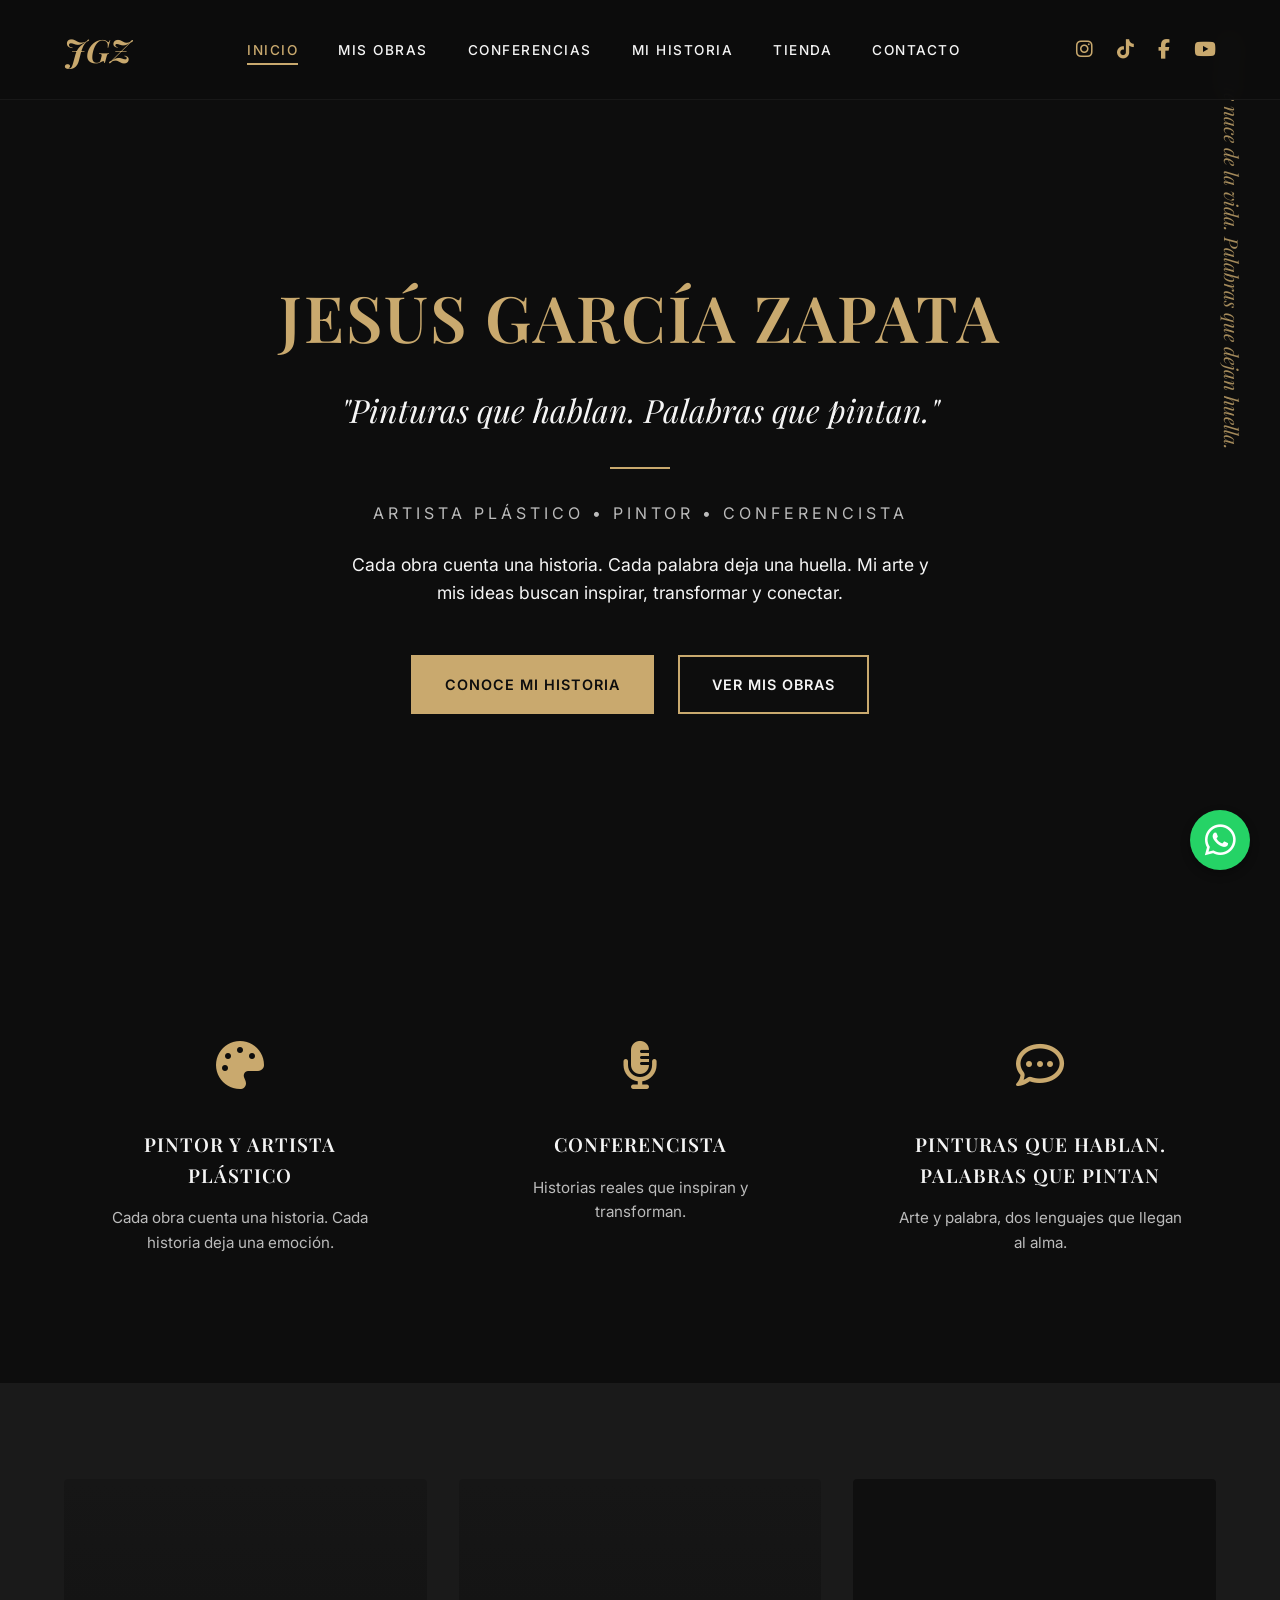
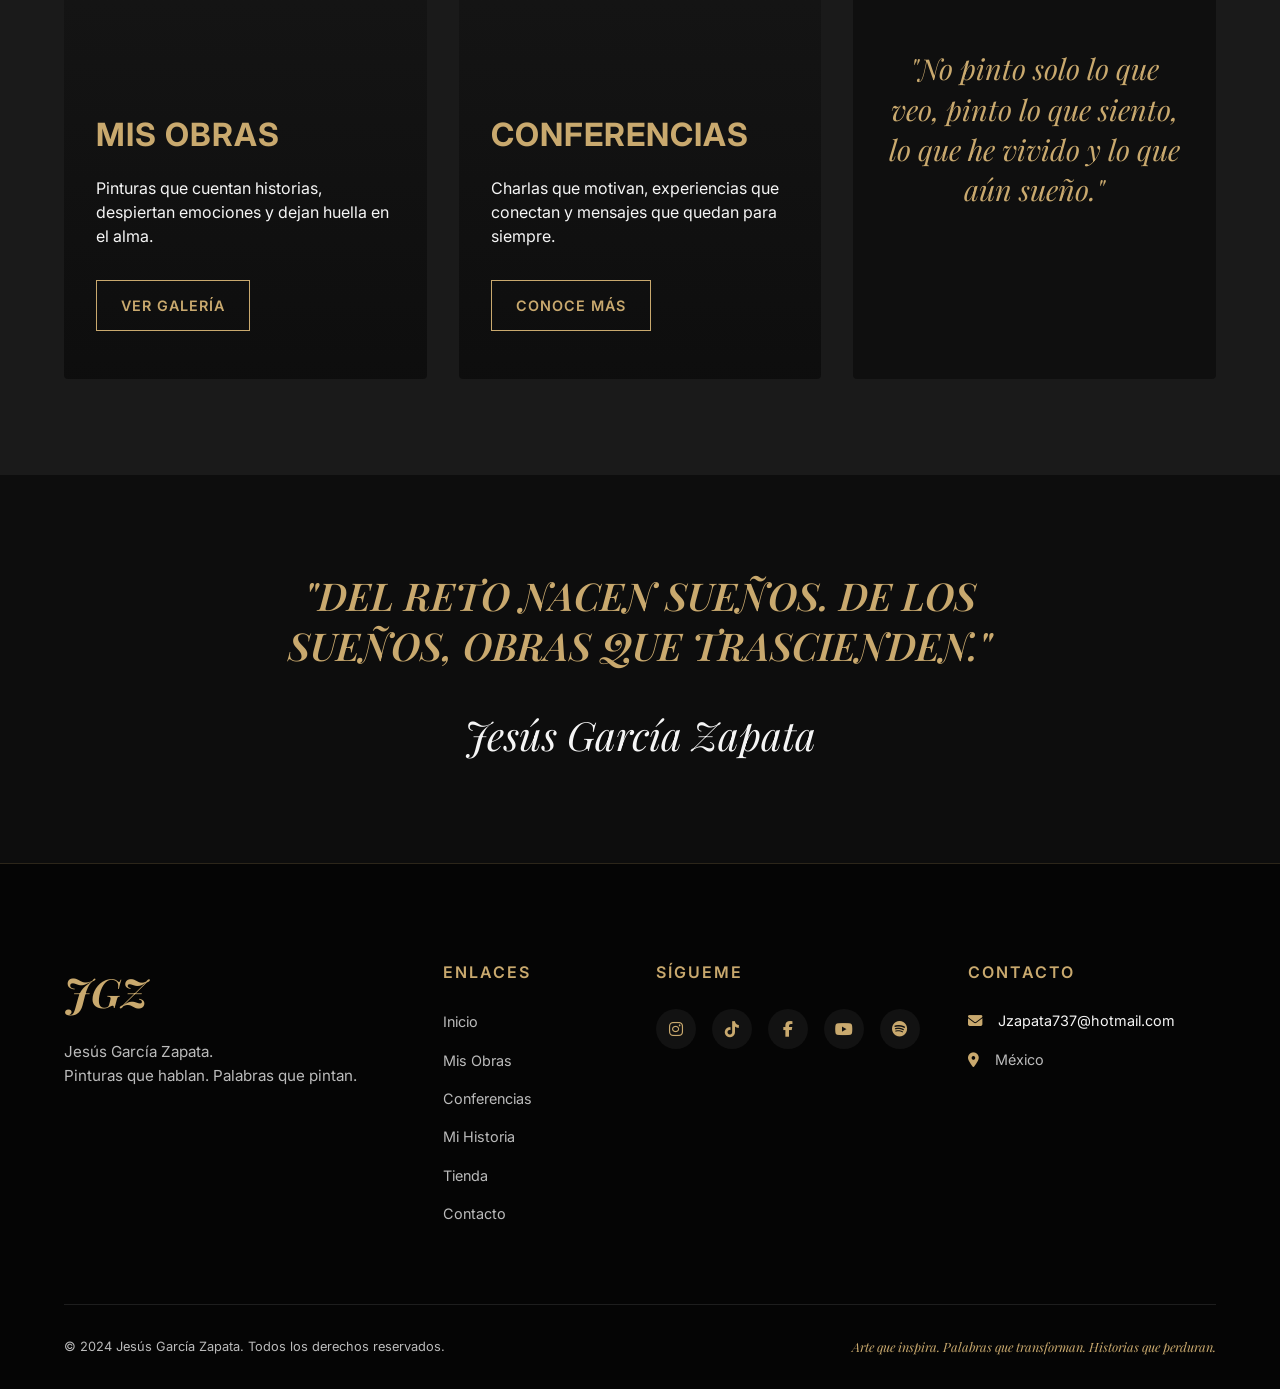
==== index.html @ 981f87af "Fix navigation and button links in index.html" ====
<!DOCTYPE html>
<html lang="es">
<head>
    <meta charset="UTF-8">
    <meta name="viewport" content="width=device-width, initial-scale=1.0">
    <title>Jesús García Zapata | Pintor y Conferencista</title>
    <meta name="description" content="Sitio web oficial de Jesús García Zapata. Pintor con la boca/pie y conferencista internacional. Pinturas que hablan. Palabras que pintan.">
    
    <!-- Google Fonts -->
    <link rel="preconnect" href="https://fonts.googleapis.com">
    <link rel="preconnect" href="https://fonts.gstatic.com" crossorigin>
    <link href="https://fonts.googleapis.com/css2?family=Inter:wght@300;400;500;600&family=Playfair+Display:ital,wght@0,400;0,600;0,700;1,400;1,600&display=swap" rel="stylesheet">
    
    <!-- FontAwesome para iconos -->
    <link rel="stylesheet" href="https://cdnjs.cloudflare.com/ajax/libs/font-awesome/6.4.0/css/all.min.css">
    
    <link rel="stylesheet" href="styles.css">
</head>
<body>

    <!-- HEADER FIJO -->
    <header class="site-header">
        <div class="header-container">
            <div class="logo">
                <a href="#" aria-label="Inicio">JGZ</a>
            </div>
            <nav class="main-nav" aria-label="Navegación principal">
                <ul>
                    <li><a href="index.html" class="active">INICIO</a></li>
                    <li><a href="obras.html">MIS OBRAS</a></li>
                    <li><a href="conferencias.html">CONFERENCIAS</a></li>
                    <li><a href="historia.html">MI HISTORIA</a></li>
                    <li><a href="tienda.html">TIENDA</a></li>
                    <li><a href="contacto.html">CONTACTO</a></li>
                </ul>
            </nav>
            <div class="header-social">
                <a href="https://www.instagram.com/jesusgarciazapata?utm_source=qr" aria-label="Instagram" target="_blank"><i class="fa-brands fa-instagram"></i></a>
                <a href="https://www.tiktok.com/@jesusgarciazapata" aria-label="TikTok" target="_blank"><i class="fa-brands fa-tiktok"></i></a>
                <a href="#" aria-label="Facebook"><i class="fa-brands fa-facebook-f"></i></a>
                <a href="#" aria-label="YouTube"><i class="fa-brands fa-youtube"></i></a>
            </div>
            
            <button class="mobile-menu-btn" aria-label="Abrir menú" aria-expanded="false">
                <i class="fa-solid fa-bars"></i>
            </button>
        </div>
    </header>

    <main>
        <!-- HERO SECTION -->
        <section class="hero">
            <div class="hero-overlay"></div>
            <!-- Imagen de fondo controlada por CSS -->
            <div class="hero-content">
                <h1 class="hero-title">JESÚS GARCÍA ZAPATA</h1>
                <p class="hero-subtitle">"Pinturas que hablan. Palabras que pintan."</p>
                <div class="hero-divider"></div>
                <p class="hero-role">ARTISTA PLÁSTICO &bull; PINTOR &bull; CONFERENCISTA</p>
                <p class="hero-description">Cada obra cuenta una historia. Cada palabra deja una huella. Mi arte y mis ideas buscan inspirar, transformar y conectar.</p>
                <div class="hero-ctas">
                    <a href="historia.html" class="btn btn-primary">CONOCE MI HISTORIA</a>
                    <a href="obras.html" class="btn btn-secondary">VER MIS OBRAS</a>
                </div>
            </div>
            <div class="hero-side-text">
                Arte que nace de la vida. Palabras que dejan huella.
            </div>
        </section>

        <!-- TRES PILARES -->
        <section class="pillars">
            <div class="container">
                <div class="pillars-grid">
                    <div class="pillar-card">
                        <div class="pillar-icon">
                            <i class="fa-solid fa-palette"></i>
                        </div>
                        <h3 class="pillar-title">PINTOR Y ARTISTA PLÁSTICO</h3>
                        <p class="pillar-text">Cada obra cuenta una historia. Cada historia deja una emoción.</p>
                    </div>
                    <div class="pillar-card">
                        <div class="pillar-icon">
                            <i class="fa-solid fa-microphone-lines"></i>
                        </div>
                        <h3 class="pillar-title">CONFERENCISTA</h3>
                        <p class="pillar-text">Historias reales que inspiran y transforman.</p>
                    </div>
                    <div class="pillar-card">
                        <div class="pillar-icon">
                            <i class="fa-regular fa-comment-dots"></i>
                        </div>
                        <h3 class="pillar-title">PINTURAS QUE HABLAN. PALABRAS QUE PINTAN</h3>
                        <p class="pillar-text">Arte y palabra, dos lenguajes que llegan al alma.</p>
                    </div>
                </div>
            </div>
        </section>

        <!-- CARTAS DE CONTENIDO -->
        <section class="content-cards">
            <div class="container">
                <div class="cards-grid">
                    <!-- Carta Obras -->
                    <article class="feature-card card-obras">
                        <div class="card-overlay"></div>
                        <div class="card-content">
                            <h2 class="card-title">MIS OBRAS</h2>
                            <p class="card-text">Pinturas que cuentan historias, despiertan emociones y dejan huella en el alma.</p>
                            <a href="obras.html" class="btn btn-card">VER GALERÍA</a>
                        </div>
                    </article>
                    
                    <!-- Carta Conferencias -->
                    <article class="feature-card card-conferencias">
                        <div class="card-overlay"></div>
                        <div class="card-content">
                            <h2 class="card-title">CONFERENCIAS</h2>
                            <p class="card-text">Charlas que motivan, experiencias que conectan y mensajes que quedan para siempre.</p>
                            <a href="conferencias.html" class="btn btn-card">CONOCE MÁS</a>
                        </div>
                    </article>
                    
                    <!-- Carta Cita -->
                    <article class="feature-card card-quote">
                        <div class="card-overlay"></div>
                        <div class="card-content centered">
                            <blockquote class="quote-text">
                                "No pinto solo lo que veo, pinto lo que siento, lo que he vivido y lo que aún sueño."
                            </blockquote>
                        </div>
                    </article>
                </div>
            </div>
        </section>

        <!-- CIERRE VISUAL -->
        <section class="closing-banner">
            <div class="banner-overlay"></div>
            <div class="banner-content">
                <h2 class="banner-text">"DEL RETO NACEN SUEÑOS. DE LOS SUEÑOS, OBRAS QUE TRASCIENDEN."</h2>
                <div class="banner-signature">Jesús García Zapata</div>
            </div>
        </section>
    </main>

    <!-- FOOTER -->
    <footer class="site-footer">
        <div class="container">
            <div class="footer-grid">
                <div class="footer-col col-brand">
                    <div class="footer-logo">JGZ</div>
                    <p class="footer-slogan">Jesús García Zapata.<br>Pinturas que hablan. Palabras que pintan.</p>
                </div>
                
                <div class="footer-col col-links">
                    <h4 class="footer-heading">ENLACES</h4>
                    <ul>
                        <li><a href="index.html">Inicio</a></li>
                        <li><a href="obras.html">Mis Obras</a></li>
                        <li><a href="conferencias.html">Conferencias</a></li>
                        <li><a href="historia.html">Mi Historia</a></li>
                        <li><a href="tienda.html">Tienda</a></li>
                        <li><a href="contacto.html">Contacto</a></li>
                    </ul>
                </div>
                
                <div class="footer-col col-social">
                    <h4 class="footer-heading">SÍGUEME</h4>
                    <div class="social-icons">
                        <a href="https://www.instagram.com/jesusgarciazapata?utm_source=qr" aria-label="Instagram" target="_blank"><i class="fa-brands fa-instagram"></i></a>
                        <a href="https://www.tiktok.com/@jesusgarciazapata" aria-label="TikTok" target="_blank"><i class="fa-brands fa-tiktok"></i></a>
                        <a href="#" aria-label="Facebook"><i class="fa-brands fa-facebook-f"></i></a>
                        <a href="#" aria-label="YouTube"><i class="fa-brands fa-youtube"></i></a>
                        <a href="#" aria-label="Spotify"><i class="fa-brands fa-spotify"></i></a>
                    </div>
                </div>
                
                <div class="footer-col col-contact">
                    <h4 class="footer-heading">CONTACTO</h4>
                    <div class="contact-item">
                        <i class="fa-solid fa-envelope"></i>
                        <a href="mailto:Jzapata737@hotmail.com">Jzapata737@hotmail.com</a>
                    </div>
                    <div class="contact-item">
                        <i class="fa-solid fa-location-dot"></i>
                        <span>México</span>
                    </div>
                </div>
            </div>
            
            <div class="footer-bottom">
                <div class="copyright">
                    &copy; 2024 Jesús García Zapata. Todos los derechos reservados.
                </div>
                <div class="footer-phrase">
                    Arte que inspira. Palabras que transforman. Historias que perduran.
                </div>
            </div>
        </div>
    </footer>

    <!-- Botón flotante WhatsApp -->
    <a href="https://wa.me/525531175588" class="whatsapp-float" aria-label="Contactar por WhatsApp" target="_blank">
        <i class="fa-brands fa-whatsapp"></i>
    </a>

</body>
</html>
---- styles.css ----
/* ==========================================================================
   VARIABLES Y CONFIGURACIÓN BASE
   ========================================================================== */
   :root {
    /* Paleta de Colores (Dark Mode) */
    --color-bg-dark: #0D0D0D;
    --color-bg-lighter: #1A1A1A;
    --color-gold: #C9A96E;
    --color-gold-hover: #D4AF37;
    --color-text-main: #F5F5F5;
    --color-text-muted: #BBBBBB;
    --color-overlay: rgba(0, 0, 0, 0.75);

    /* Tipografía */
    --font-heading: 'Playfair Display', serif;
    --font-body: 'Inter', sans-serif;

    /* Espaciado */
    --space-sm: 1rem;
    --space-md: 2rem;
    --space-lg: 4rem;
    --space-xl: 6rem;

    /* Transiciones */
    --transition-fast: 0.3s ease;
}

* {
    margin: 0;
    padding: 0;
    box-sizing: border-box;
}

body {
    font-family: var(--font-body);
    background-color: var(--color-bg-dark);
    color: var(--color-text-main);
    line-height: 1.6;
    -webkit-font-smoothing: antialiased;
}

img {
    max-width: 100%;
    height: auto;
    display: block;
}

a {
    color: var(--color-text-main);
    text-decoration: none;
    transition: color var(--transition-fast);
}

a:hover {
    color: var(--color-gold);
}

.container {
    width: 90%;
    max-width: 1200px;
    margin: 0 auto;
}

/* Tipografía Básica */
h1, h2, h3, h4, h5, h6 {
    font-family: var(--font-heading);
    font-weight: 600;
}

/* ==========================================================================
   BOTONES (CTAs)
   ========================================================================== */
.btn {
    display: inline-block;
    padding: 1rem 2rem;
    font-family: var(--font-body);
    font-weight: 600;
    letter-spacing: 1px;
    text-transform: uppercase;
    font-size: 0.9rem;
    transition: all var(--transition-fast);
    cursor: pointer;
    border: 2px solid transparent;
}

.btn-primary {
    background-color: var(--color-gold);
    color: var(--color-bg-dark);
}

.btn-primary:hover {
    background-color: var(--color-gold-hover);
    color: var(--color-bg-dark);
    transform: translateY(-2px);
}

.btn-secondary {
    background-color: transparent;
    color: var(--color-text-main);
    border-color: var(--color-gold);
}

.btn-secondary:hover {
    background-color: var(--color-gold);
    color: var(--color-bg-dark);
    transform: translateY(-2px);
}

.btn-card {
    background-color: transparent;
    color: var(--color-gold);
    border: 1px solid var(--color-gold);
    padding: 0.8rem 1.5rem;
}

.btn-card:hover {
    background-color: var(--color-gold);
    color: var(--color-bg-dark);
}

/* ==========================================================================
   HEADER
   ========================================================================== */
.site-header {
    position: fixed;
    top: 0;
    left: 0;
    width: 100%;
    background-color: rgba(13, 13, 13, 0.95);
    backdrop-filter: blur(10px);
    z-index: 1000;
    border-bottom: 1px solid rgba(255, 255, 255, 0.05);
}

.header-container {
    display: flex;
    justify-content: space-between;
    align-items: center;
    padding: 1.5rem 5%;
}

.logo a {
    font-family: var(--font-heading);
    font-size: 2rem;
    color: var(--color-gold);
    font-style: italic;
    font-weight: 700;
}

.main-nav ul {
    display: flex;
    list-style: none;
    gap: 2.5rem;
}

.main-nav a {
    font-size: 0.85rem;
    font-weight: 500;
    letter-spacing: 1.5px;
    text-transform: uppercase;
}

.main-nav a.active {
    border-bottom: 2px solid var(--color-gold);
    padding-bottom: 5px;
    color: var(--color-gold);
}

.header-social {
    display: flex;
    gap: 1.5rem;
}

.header-social a {
    color: var(--color-gold);
    font-size: 1.2rem;
}

.header-social a:hover {
    color: var(--color-text-main);
}

.mobile-menu-btn {
    display: none;
    background: none;
    border: none;
    color: var(--color-gold);
    font-size: 1.5rem;
    cursor: pointer;
}

/* ==========================================================================
   HERO SECTION
   ========================================================================== */
.hero {
    position: relative;
    height: 100vh;
    min-height: 600px;
    display: flex;
    align-items: center;
    justify-content: center;
    /* Placeholder para imagen de fondo (retrato abstracto según requerimiento) */
    background-image: url('https://images.unsplash.com/photo-1541819779344-9b2f2988cb62?q=80&w=1920&auto=format&fit=crop');
    background-size: cover;
    background-position: center;
    background-attachment: fixed;
}

.hero-overlay {
    position: absolute;
    top: 0;
    left: 0;
    width: 100%;
    height: 100%;
    background: linear-gradient(to right, rgba(13,13,13,0.9) 0%, rgba(13,13,13,0.6) 100%);
    z-index: 1;
}

.hero-content {
    position: relative;
    z-index: 2;
    text-align: center;
    max-width: 800px;
    padding: 0 2rem;
    margin-top: 5rem;
}

.hero-title {
    font-size: clamp(3rem, 5vw, 5rem);
    color: var(--color-gold);
    margin-bottom: 1rem;
    letter-spacing: 2px;
}

.hero-subtitle {
    font-family: var(--font-heading);
    font-size: clamp(1.5rem, 2.5vw, 2.2rem);
    font-style: italic;
    margin-bottom: 2rem;
}

.hero-divider {
    width: 60px;
    height: 2px;
    background-color: var(--color-gold);
    margin: 0 auto 2rem auto;
}

.hero-role {
    font-size: 1rem;
    letter-spacing: 4px;
    margin-bottom: 1.5rem;
    color: var(--color-text-muted);
}

.hero-description {
    font-size: 1.1rem;
    margin-bottom: 3rem;
    max-width: 600px;
    margin-left: auto;
    margin-right: auto;
}

.hero-ctas {
    display: flex;
    gap: 1.5rem;
    justify-content: center;
}

.hero-side-text {
    position: absolute;
    right: 3rem;
    top: 50%;
    transform: translateY(-50%) rotate(90deg);
    transform-origin: right center;
    font-family: var(--font-heading);
    font-style: italic;
    color: var(--color-gold);
    font-size: 1.2rem;
    z-index: 2;
    white-space: nowrap;
    opacity: 0.8;
}

/* ==========================================================================
   TRES PILARES
   ========================================================================== */
.pillars {
    padding: var(--space-xl) 0;
    background-color: var(--color-bg-dark);
}

.pillars-grid {
    display: grid;
    grid-template-columns: repeat(3, 1fr);
    gap: 3rem;
}

.pillar-card {
    text-align: center;
    padding: 2rem;
    transition: transform var(--transition-fast);
}

.pillar-card:hover {
    transform: translateY(-10px);
}

.pillar-icon {
    font-size: 3rem;
    color: var(--color-gold);
    margin-bottom: 1.5rem;
}

.pillar-title {
    font-size: 1.2rem;
    margin-bottom: 1rem;
    letter-spacing: 1px;
}

.pillar-text {
    color: var(--color-text-muted);
    font-size: 0.95rem;
}

/* ==========================================================================
   CARTAS DE CONTENIDO
   ========================================================================== */
.content-cards {
    padding: var(--space-xl) 0;
    background-color: var(--color-bg-lighter);
}

.cards-grid {
    display: grid;
    grid-template-columns: repeat(3, 1fr);
    gap: 2rem;
    min-height: 500px;
}

.feature-card {
    position: relative;
    border-radius: 4px;
    overflow: hidden;
    display: flex;
    flex-direction: column;
    justify-content: flex-end;
    padding: 3rem 2rem;
    background-size: cover;
    background-position: center;
}

.card-obras {
    background-image: url('https://images.unsplash.com/photo-1549490349-8643362247b5?q=80&w=600&auto=format&fit=crop');
}

.card-conferencias {
    background-image: url('https://images.unsplash.com/photo-1475721028314-390576a06141?q=80&w=600&auto=format&fit=crop');
}

.card-quote {
    background-image: url('https://images.unsplash.com/photo-1605721911519-3dfeb3be25e7?q=80&w=600&auto=format&fit=crop');
    justify-content: center;
}

.card-overlay {
    position: absolute;
    top: 0; left: 0; width: 100%; height: 100%;
    background: linear-gradient(to top, rgba(13,13,13,0.95) 0%, rgba(13,13,13,0.3) 100%);
    z-index: 1;
    transition: background var(--transition-fast);
}

.card-quote .card-overlay {
    background: rgba(13,13,13,0.8);
}

.feature-card:hover .card-overlay {
    background: linear-gradient(to top, rgba(13,13,13,0.95) 0%, rgba(13,13,13,0.5) 100%);
}

.card-content {
    position: relative;
    z-index: 2;
}

.card-content.centered {
    text-align: center;
}

.card-title {
    font-size: 2rem;
    color: var(--color-gold);
    margin-bottom: 1rem;
    font-family: var(--font-body);
    font-weight: 700;
    letter-spacing: 1px;
}

.card-text {
    margin-bottom: 2rem;
    font-size: 1rem;
    line-height: 1.5;
}

.quote-text {
    font-family: var(--font-heading);
    font-size: 1.8rem;
    font-style: italic;
    color: var(--color-gold);
    line-height: 1.4;
}

/* ==========================================================================
   CIERRE VISUAL
   ========================================================================== */
.closing-banner {
    position: relative;
    padding: var(--space-xl) 2rem;
    text-align: center;
    background-image: url('https://images.unsplash.com/photo-1464822759023-fed622ff2c3b?q=80&w=1920&auto=format&fit=crop');
    background-size: cover;
    background-position: center;
    background-attachment: fixed;
}

.banner-overlay {
    position: absolute;
    top: 0; left: 0; width: 100%; height: 100%;
    background-color: rgba(13, 13, 13, 0.7);
    z-index: 1;
}

.banner-content {
    position: relative;
    z-index: 2;
    max-width: 800px;
    margin: 0 auto;
}

.banner-text {
    font-size: clamp(2rem, 3vw, 3rem);
    color: var(--color-gold);
    font-style: italic;
    margin-bottom: 2rem;
    line-height: 1.3;
}

.banner-signature {
    font-family: var(--font-heading);
    font-size: 2.5rem;
    font-style: italic;
}

/* ==========================================================================
   FOOTER
   ========================================================================== */
.site-footer {
    background-color: #050505;
    padding: var(--space-xl) 0 2rem 0;
    border-top: 1px solid rgba(201, 169, 110, 0.2);
}

.footer-grid {
    display: grid;
    grid-template-columns: 2fr 1fr 1fr 1.5fr;
    gap: 3rem;
    margin-bottom: 4rem;
}

.footer-logo {
    font-family: var(--font-heading);
    font-size: 2.5rem;
    color: var(--color-gold);
    font-style: italic;
    font-weight: 700;
    margin-bottom: 1rem;
}

.footer-slogan {
    color: var(--color-text-muted);
    font-size: 0.95rem;
}

.footer-heading {
    font-family: var(--font-body);
    font-size: 1rem;
    letter-spacing: 2px;
    margin-bottom: 1.5rem;
    color: var(--color-gold);
}

.col-links ul {
    list-style: none;
}

.col-links li {
    margin-bottom: 0.8rem;
}

.col-links a {
    color: var(--color-text-muted);
    font-size: 0.9rem;
}

.col-links a:hover {
    color: var(--color-gold);
}

.social-icons {
    display: flex;
    gap: 1rem;
}

.social-icons a {
    display: flex;
    align-items: center;
    justify-content: center;
    width: 40px;
    height: 40px;
    border-radius: 50%;
    background-color: rgba(255,255,255,0.05);
    color: var(--color-gold);
    transition: all var(--transition-fast);
}

.social-icons a:hover {
    background-color: var(--color-gold);
    color: var(--color-bg-dark);
}

.contact-item {
    display: flex;
    align-items: center;
    gap: 1rem;
    margin-bottom: 1rem;
    color: var(--color-text-muted);
    font-size: 0.9rem;
}

.contact-item i {
    color: var(--color-gold);
}

.footer-bottom {
    display: flex;
    justify-content: space-between;
    align-items: center;
    padding-top: 2rem;
    border-top: 1px solid rgba(255,255,255,0.1);
    font-size: 0.8rem;
    color: var(--color-text-muted);
}

.footer-phrase {
    font-family: var(--font-heading);
    font-style: italic;
    color: var(--color-gold);
}

/* ==========================================================================
   BOTÓN WHATSAPP
   ========================================================================== */
.whatsapp-float {
    position: fixed;
    bottom: 30px;
    right: 30px;
    width: 60px;
    height: 60px;
    background-color: #25D366;
    color: white;
    border-radius: 50%;
    display: flex;
    align-items: center;
    justify-content: center;
    font-size: 35px;
    box-shadow: 0 4px 10px rgba(0,0,0,0.3);
    z-index: 1000;
    transition: transform var(--transition-fast);
}

.whatsapp-float:hover {
    transform: scale(1.1);
    color: white;
}

/* ==========================================================================
   PÁGINAS INTERNAS GLOBALES
   ========================================================================== */
.inner-page {
    padding-top: 100px;
}

.page-content {
    padding: var(--space-md) 0 var(--space-xl) 0;
}

.page-header {
    text-align: center;
    margin-bottom: var(--space-lg);
    padding: 0 1rem;
}

.page-title {
    font-size: clamp(2.5rem, 4vw, 3.5rem);
    color: var(--color-gold);
    margin-bottom: 1rem;
}

.page-subtitle {
    font-size: 1.1rem;
    color: var(--color-text-muted);
    max-width: 600px;
    margin: 0 auto;
    font-style: italic;
}

.section-title {
    font-size: 2.5rem;
    color: var(--color-gold);
    margin-bottom: 2rem;
    font-family: var(--font-heading);
}

.subsection-title {
    font-size: 1.5rem;
    color: var(--color-text-main);
    margin-bottom: 1rem;
}

/* ==========================================================================
   GALERÍA DE OBRAS
   ========================================================================== */
.gallery-filters {
    display: flex;
    justify-content: center;
    gap: 1rem;
    flex-wrap: wrap;
    margin-bottom: 3rem;
}

.filter-btn {
    background: transparent;
    border: 1px solid rgba(255,255,255,0.2);
    color: var(--color-text-main);
    padding: 0.5rem 1.2rem;
    border-radius: 20px;
    cursor: pointer;
    font-family: var(--font-body);
    transition: all var(--transition-fast);
}

.filter-btn:hover, .filter-btn.active {
    border-color: var(--color-gold);
    color: var(--color-gold);
}

.gallery-grid {
    display: grid;
    grid-template-columns: repeat(auto-fill, minmax(300px, 1fr));
    gap: 2rem;
}

.gallery-item {
    background: var(--color-bg-lighter);
    border-radius: 4px;
    overflow: hidden;
    transition: transform var(--transition-fast);
}

.gallery-item:hover {
    transform: translateY(-5px);
}

.gallery-img-container {
    position: relative;
    overflow: hidden;
    aspect-ratio: 4/3;
}

.gallery-img-container img {
    width: 100%;
    height: 100%;
    object-fit: cover;
    transition: transform 0.5s ease;
}

.gallery-item:hover .gallery-img-container img {
    transform: scale(1.05);
}

.gallery-hover {
    position: absolute;
    top: 0; left: 0; width: 100%; height: 100%;
    background: rgba(13,13,13,0.7);
    display: flex;
    align-items: center;
    justify-content: center;
    opacity: 0;
    transition: opacity var(--transition-fast);
    font-size: 2rem;
    color: var(--color-gold);
    cursor: zoom-in;
}

.gallery-item:hover .gallery-hover {
    opacity: 1;
}

.gallery-info {
    padding: 1.5rem;
}

.gallery-item-title {
    font-size: 1.2rem;
    margin-bottom: 0.5rem;
    font-family: var(--font-body);
}

.gallery-item-meta {
    font-size: 0.85rem;
    color: var(--color-text-muted);
    margin-bottom: 1rem;
}

.status-badge {
    display: inline-block;
    padding: 0.3rem 0.8rem;
    font-size: 0.75rem;
    border-radius: 20px;
    font-weight: 600;
    text-transform: uppercase;
}

.status-available {
    background-color: rgba(201, 169, 110, 0.1);
    color: var(--color-gold);
    border: 1px solid var(--color-gold);
}

.status-sold {
    background-color: rgba(255,255,255,0.05);
    color: var(--color-text-muted);
    border: 1px solid rgba(255,255,255,0.2);
}

.status-exhibition {
    background-color: rgba(52, 152, 219, 0.1);
    color: #3498db;
    border: 1px solid #3498db;
}

/* ==========================================================================
   CONFERENCIAS
   ========================================================================== */
.hero-internal {
    position: relative;
    height: 60vh;
    min-height: 400px;
    display: flex;
    align-items: center;
    justify-content: center;
    background-size: cover;
    background-position: center;
    text-align: center;
    margin-top: -100px; /* Compensa el padding de inner-page */
    margin-bottom: var(--space-lg);
}

.topics-grid {
    display: grid;
    grid-template-columns: repeat(auto-fit, minmax(280px, 1fr));
    gap: 2rem;
    margin-bottom: var(--space-xl);
}

.topic-card {
    background: var(--color-bg-lighter);
    padding: 2rem;
    border-radius: 4px;
    border-top: 3px solid var(--color-gold);
}

.topic-icon {
    font-size: 2.5rem;
    color: var(--color-gold);
    margin-bottom: 1.5rem;
}

.topic-card h3 {
    margin-bottom: 1rem;
    font-family: var(--font-body);
}

.topic-card p {
    color: var(--color-text-muted);
    font-size: 0.95rem;
}

.videos-grid {
    display: grid;
    grid-template-columns: repeat(auto-fit, minmax(400px, 1fr));
    gap: 2rem;
    margin-bottom: var(--space-xl);
}

.video-wrapper {
    aspect-ratio: 16/9;
    background: #000;
    border-radius: 4px;
    overflow: hidden;
}

.video-placeholder {
    width: 100%;
    height: 100%;
    display: flex;
    flex-direction: column;
    align-items: center;
    justify-content: center;
    color: var(--color-text-muted);
    background: #111;
}

.video-placeholder i {
    font-size: 4rem;
    color: #FF0000;
    margin-bottom: 1rem;
}

.cta-box {
    background: linear-gradient(135deg, var(--color-bg-lighter) 0%, #111 100%);
    padding: 4rem 2rem;
    text-align: center;
    border-radius: 4px;
    border: 1px solid rgba(201, 169, 110, 0.2);
}

.cta-box h2 {
    font-size: 2.5rem;
    color: var(--color-gold);
    margin-bottom: 1rem;
}

.cta-box p {
    font-size: 1.1rem;
    margin-bottom: 2rem;
    max-width: 600px;
    margin-left: auto;
    margin-right: auto;
}

/* ==========================================================================
   MI HISTORIA
   ========================================================================== */
.about-grid {
    display: grid;
    grid-template-columns: 1fr 1fr;
    gap: 4rem;
    align-items: center;
    margin-bottom: var(--space-xl);
}

.about-image img {
    border-radius: 4px;
    box-shadow: 20px 20px 0 rgba(201, 169, 110, 0.1);
}

.about-text p {
    margin-bottom: 1.5rem;
    font-size: 1.05rem;
    color: #CCC;
}

.timeline-section {
    background: var(--color-bg-lighter);
    padding: 4rem 2rem;
    border-radius: 4px;
    margin-bottom: var(--space-lg);
}

.timeline {
    max-width: 800px;
    margin: 0 auto;
    position: relative;
}

.timeline::before {
    content: '';
    position: absolute;
    left: 50%;
    top: 0;
    bottom: 0;
    width: 2px;
    background: var(--color-gold);
    transform: translateX(-50%);
    opacity: 0.3;
}

.timeline-item {
    display: flex;
    justify-content: space-between;
    align-items: center;
    margin-bottom: 3rem;
    position: relative;
}

.timeline-year {
    width: 45%;
    text-align: right;
    font-family: var(--font-heading);
    font-size: 2rem;
    color: var(--color-gold);
    padding-right: 2rem;
}

.timeline-item:nth-child(even) .timeline-year {
    order: 2;
    text-align: left;
    padding-right: 0;
    padding-left: 2rem;
}

.timeline-content {
    width: 45%;
    padding-left: 2rem;
    background: rgba(255,255,255,0.03);
    padding: 1.5rem;
    border-radius: 4px;
}

.timeline-item:nth-child(even) .timeline-content {
    order: 1;
    padding-left: 1.5rem;
    text-align: right;
}

.about-closing-quote {
    text-align: center;
    padding: 3rem 0;
}

.about-closing-quote p {
    font-family: var(--font-heading);
    font-size: 2rem;
    font-style: italic;
    color: var(--color-gold);
}

/* ==========================================================================
   TIENDA
   ========================================================================== */
.shop-grid {
    display: grid;
    grid-template-columns: repeat(auto-fill, minmax(350px, 1fr));
    gap: 3rem;
    margin-bottom: var(--space-xl);
}

.product-card {
    background: var(--color-bg-lighter);
    border-radius: 4px;
    overflow: hidden;
}

.product-image {
    position: relative;
    aspect-ratio: 1/1;
    background: #000;
}

.product-image img {
    width: 100%;
    height: 100%;
    object-fit: cover;
}

.product-badges {
    position: absolute;
    top: 1rem;
    right: 1rem;
}

.badge.unique {
    background: var(--color-gold);
    color: var(--color-bg-dark);
    padding: 0.4rem 1rem;
    font-size: 0.75rem;
    font-weight: 700;
    text-transform: uppercase;
    border-radius: 2px;
}

.product-details {
    padding: 2rem;
}

.product-title {
    font-size: 1.5rem;
    margin-bottom: 0.5rem;
    font-family: var(--font-body);
}

.product-meta {
    color: var(--color-text-muted);
    font-size: 0.9rem;
    margin-bottom: 1.5rem;
}

.product-price {
    margin-bottom: 2rem;
}

.price-value {
    font-size: 1.8rem;
    color: var(--color-gold);
    font-weight: 600;
}

.price-consult {
    font-size: 1.2rem;
    color: var(--color-text-main);
    font-style: italic;
}

.product-actions {
    display: flex;
    flex-direction: column;
    gap: 1rem;
}

.product-actions .btn {
    width: 100%;
    text-align: center;
}

.offer-link {
    text-align: center;
    font-size: 0.85rem;
    color: var(--color-text-muted);
    text-decoration: underline;
}

.shop-info-bar {
    display: grid;
    grid-template-columns: repeat(3, 1fr);
    background: var(--color-bg-lighter);
    padding: 2rem;
    border-radius: 4px;
    gap: 2rem;
}

.shop-info-bar .info-item {
    display: flex;
    align-items: center;
    justify-content: center;
    gap: 1rem;
    color: var(--color-gold);
}

/* ==========================================================================
   CONTACTO
   ========================================================================== */
.contact-grid {
    display: grid;
    grid-template-columns: 1fr 1.5fr;
    gap: 4rem;
}

.contact-info p {
    color: var(--color-text-muted);
    margin-bottom: 2rem;
}

.contact-info .contact-item {
    font-size: 1.1rem;
    margin-bottom: 1.5rem;
}

.contact-info .contact-item i {
    font-size: 1.5rem;
    width: 30px;
}

.contact-form-container {
    background: var(--color-bg-lighter);
    padding: 3rem;
    border-radius: 4px;
}

.form-group {
    margin-bottom: 1.5rem;
}

.form-row {
    display: grid;
    grid-template-columns: 1fr 1fr;
    gap: 1.5rem;
}

.contact-form label {
    display: block;
    margin-bottom: 0.5rem;
    font-size: 0.9rem;
    color: var(--color-text-muted);
}

.contact-form input,
.contact-form select,
.contact-form textarea {
    width: 100%;
    background: rgba(0,0,0,0.5);
    border: 1px solid rgba(255,255,255,0.1);
    padding: 1rem;
    color: var(--color-text-main);
    font-family: var(--font-body);
    border-radius: 2px;
    transition: border-color var(--transition-fast);
}

.contact-form input:focus,
.contact-form select:focus,
.contact-form textarea:focus {
    outline: none;
    border-color: var(--color-gold);
}

.btn-submit {
    width: 100%;
    margin-top: 1rem;
}

/* ==========================================================================
   RESPONSIVE (MEDIA QUERIES)
   ========================================================================== */
@media (max-width: 900px) {
    .about-grid, .contact-grid {
        grid-template-columns: 1fr;
    }
    
    .timeline::before {
        left: 0;
    }
    
    .timeline-item {
        flex-direction: column;
        align-items: flex-start;
    }
    
    .timeline-year, .timeline-content {
        width: 100%;
        text-align: left !important;
        padding-left: 2rem !important;
        padding-right: 0 !important;
    }
    
    .timeline-year {
        margin-bottom: 1rem;
    }
    
    .shop-info-bar {
        grid-template-columns: 1fr;
    }
    
    .videos-grid {
        grid-template-columns: 1fr;
    }
}
@media (max-width: 1024px) {
    .hero-side-text {
        display: none;
    }
    
    .pillars-grid {
        gap: 1.5rem;
    }
}

@media (max-width: 900px) {
    .cards-grid {
        grid-template-columns: 1fr;
    }
    
    .feature-card {
        min-height: 400px;
    }
    
    .footer-grid {
        grid-template-columns: 1fr 1fr;
    }
}

@media (max-width: 768px) {
    .main-nav {
        display: none; /* A implementar menú móvil vía JS */
    }
    
    .header-social {
        display: none;
    }
    
    .mobile-menu-btn {
        display: block;
    }
    
    .hero-ctas {
        flex-direction: column;
    }
    
    .pillars-grid {
        grid-template-columns: 1fr;
    }
    
    .footer-grid {
        grid-template-columns: 1fr;
        text-align: center;
    }
    
    .social-icons {
        justify-content: center;
    }
    
    .contact-item {
        justify-content: center;
    }
    
    .footer-bottom {
        flex-direction: column;
        gap: 1rem;
        text-align: center;
    }
}
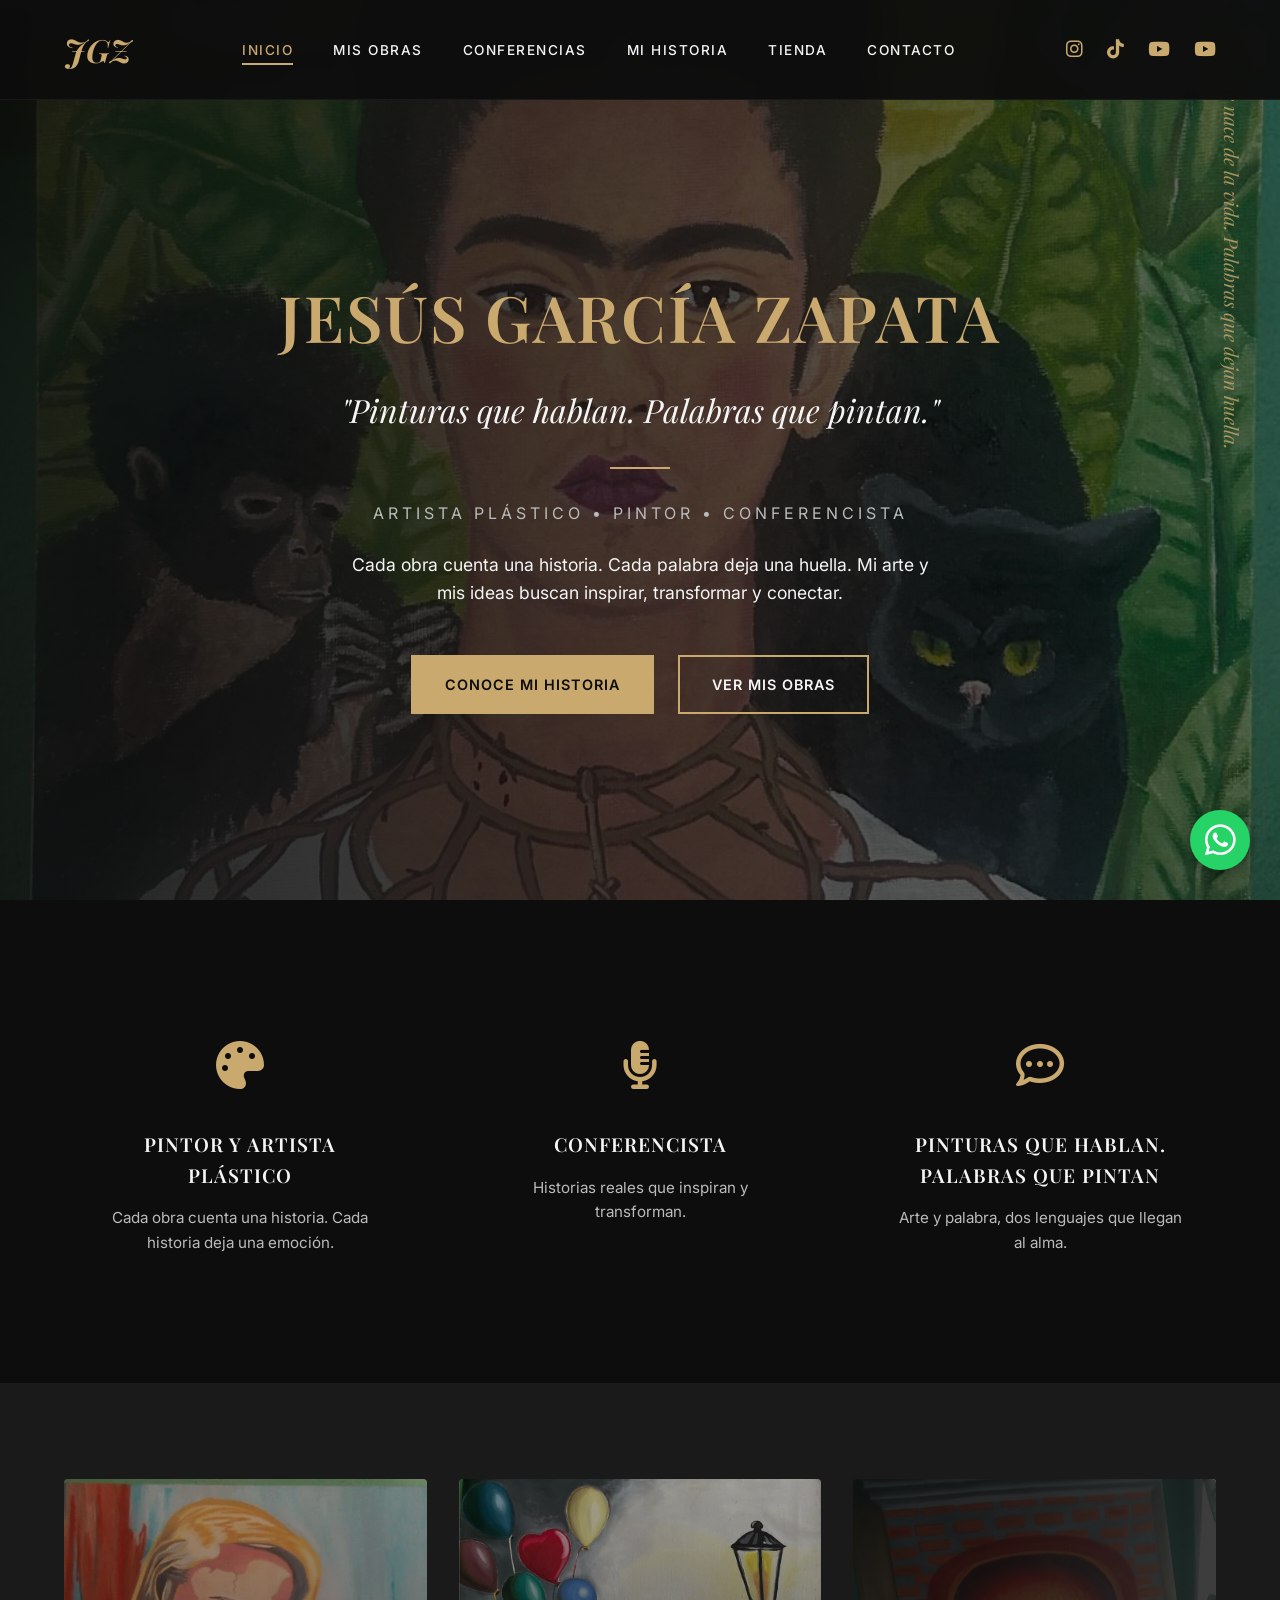
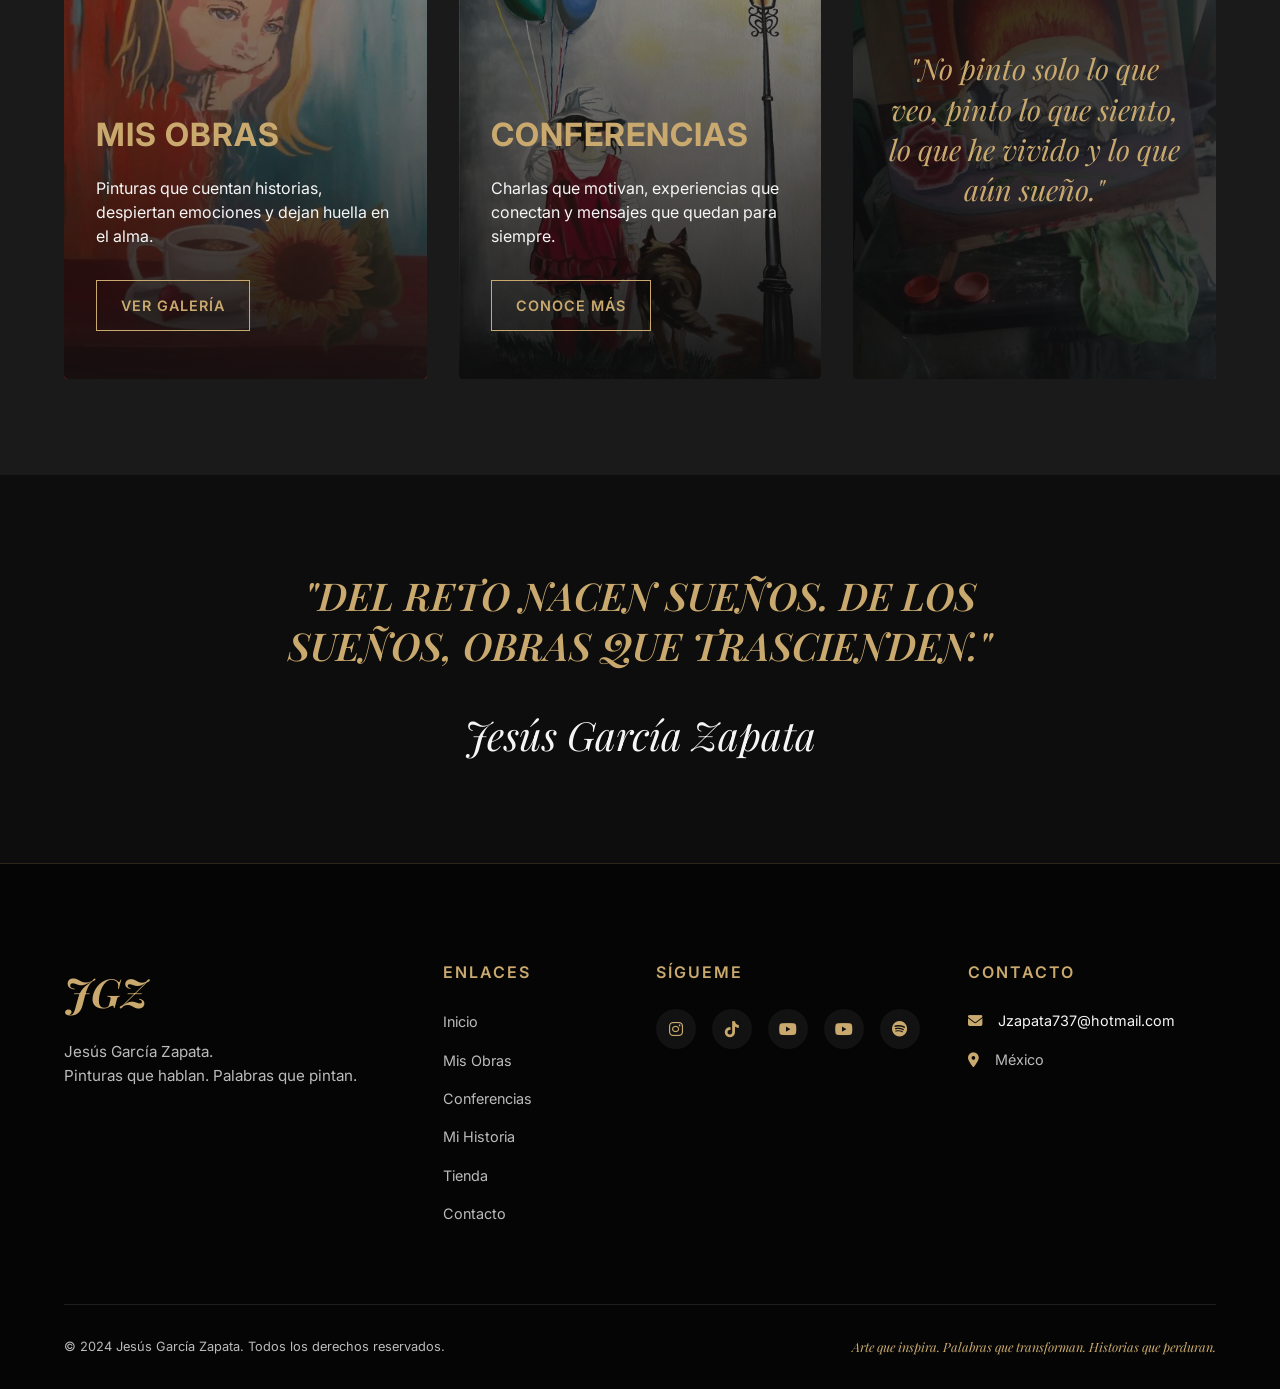
==== commit ca9c9495: "Replace Facebook with YouTube link" ====
--- a/index.html
+++ b/index.html
@@ -37,7 +37,7 @@
             <div class="header-social">
                 <a href="https://www.instagram.com/jesusgarciazapata?utm_source=qr" aria-label="Instagram" target="_blank"><i class="fa-brands fa-instagram"></i></a>
                 <a href="https://www.tiktok.com/@jesusgarciazapata" aria-label="TikTok" target="_blank"><i class="fa-brands fa-tiktok"></i></a>
-                <a href="#" aria-label="Facebook"><i class="fa-brands fa-facebook-f"></i></a>
+                <a href="https://youtube.com/@jesusgarcia-x9h7f?si=NAqWkVvbL25dSlB5" aria-label="YouTube" target="_blank"><i class="fa-brands fa-youtube"></i></a>
                 <a href="#" aria-label="YouTube"><i class="fa-brands fa-youtube"></i></a>
             </div>
             
@@ -170,7 +170,7 @@
                     <div class="social-icons">
                         <a href="https://www.instagram.com/jesusgarciazapata?utm_source=qr" aria-label="Instagram" target="_blank"><i class="fa-brands fa-instagram"></i></a>
                         <a href="https://www.tiktok.com/@jesusgarciazapata" aria-label="TikTok" target="_blank"><i class="fa-brands fa-tiktok"></i></a>
-                        <a href="#" aria-label="Facebook"><i class="fa-brands fa-facebook-f"></i></a>
+                        <a href="https://youtube.com/@jesusgarcia-x9h7f?si=NAqWkVvbL25dSlB5" aria-label="YouTube" target="_blank"><i class="fa-brands fa-youtube"></i></a>
                         <a href="#" aria-label="YouTube"><i class="fa-brands fa-youtube"></i></a>
                         <a href="#" aria-label="Spotify"><i class="fa-brands fa-spotify"></i></a>
                     </div>
--- a/styles.css
+++ b/styles.css
@@ -200,7 +200,7 @@
     align-items: center;
     justify-content: center;
     /* Placeholder para imagen de fondo (retrato abstracto según requerimiento) */
-    background-image: url('https://images.unsplash.com/photo-1541819779344-9b2f2988cb62?q=80&w=1920&auto=format&fit=crop');
+    background-image: url('assets/images/obras/obra-jesus-garcia-zapata-11.webp');
     background-size: cover;
     background-position: center;
     background-attachment: fixed;
@@ -351,15 +351,15 @@
 }
 
 .card-obras {
-    background-image: url('https://images.unsplash.com/photo-1549490349-8643362247b5?q=80&w=600&auto=format&fit=crop');
+    background-image: url('assets/images/obras/obra-jesus-garcia-zapata-01.webp');
 }
 
 .card-conferencias {
-    background-image: url('https://images.unsplash.com/photo-1475721028314-390576a06141?q=80&w=600&auto=format&fit=crop');
+    background-image: url('assets/images/obras/obra-jesus-garcia-zapata-10.webp');
 }
 
 .card-quote {
-    background-image: url('https://images.unsplash.com/photo-1605721911519-3dfeb3be25e7?q=80&w=600&auto=format&fit=crop');
+    background-image: url('assets/images/obras/obra-jesus-garcia-zapata-02.webp');
     justify-content: center;
 }
 
@@ -418,7 +418,7 @@
     position: relative;
     padding: var(--space-xl) 2rem;
     text-align: center;
-    background-image: url('https://images.unsplash.com/photo-1464822759023-fed622ff2c3b?q=80&w=1920&auto=format&fit=crop');
+    background-image: url('assets/images/obras/obra-jesus-garcia-zapata-15.webp');
     background-size: cover;
     background-position: center;
     background-attachment: fixed;
@@ -1230,3 +1230,58 @@
         text-align: center;
     }
 }
+
+/* Imagen enmarcada (Historia) */
+.framed-portrait {
+    border: 8px solid var(--gray-medium);
+    box-shadow: 0 10px 30px rgba(0, 0, 0, 0.5);
+    border-radius: 4px;
+    padding: 10px;
+    background: var(--bg-dark);
+}
+
+/* Lightbox Modal */
+.lightbox-modal {
+    display: none;
+    position: fixed;
+    z-index: 9999;
+    left: 0;
+    top: 0;
+    width: 100%;
+    height: 100%;
+    background-color: rgba(0, 0, 0, 0.9);
+    align-items: center;
+    justify-content: center;
+    opacity: 0;
+    transition: opacity 0.3s ease;
+}
+
+.lightbox-modal.active {
+    display: flex;
+    opacity: 1;
+}
+
+.lightbox-content {
+    max-width: 90%;
+    max-height: 90vh;
+    object-fit: contain;
+    box-shadow: 0 0 20px rgba(0,0,0,0.8);
+    border-radius: 4px;
+    border: 2px solid var(--accent-gold);
+}
+
+.lightbox-close {
+    position: absolute;
+    top: 20px;
+    right: 30px;
+    color: var(--white);
+    font-size: 40px;
+    font-weight: bold;
+    cursor: pointer;
+    transition: color 0.3s ease;
+    z-index: 10000;
+}
+
+.lightbox-close:hover {
+    color: var(--primary-color);
+}
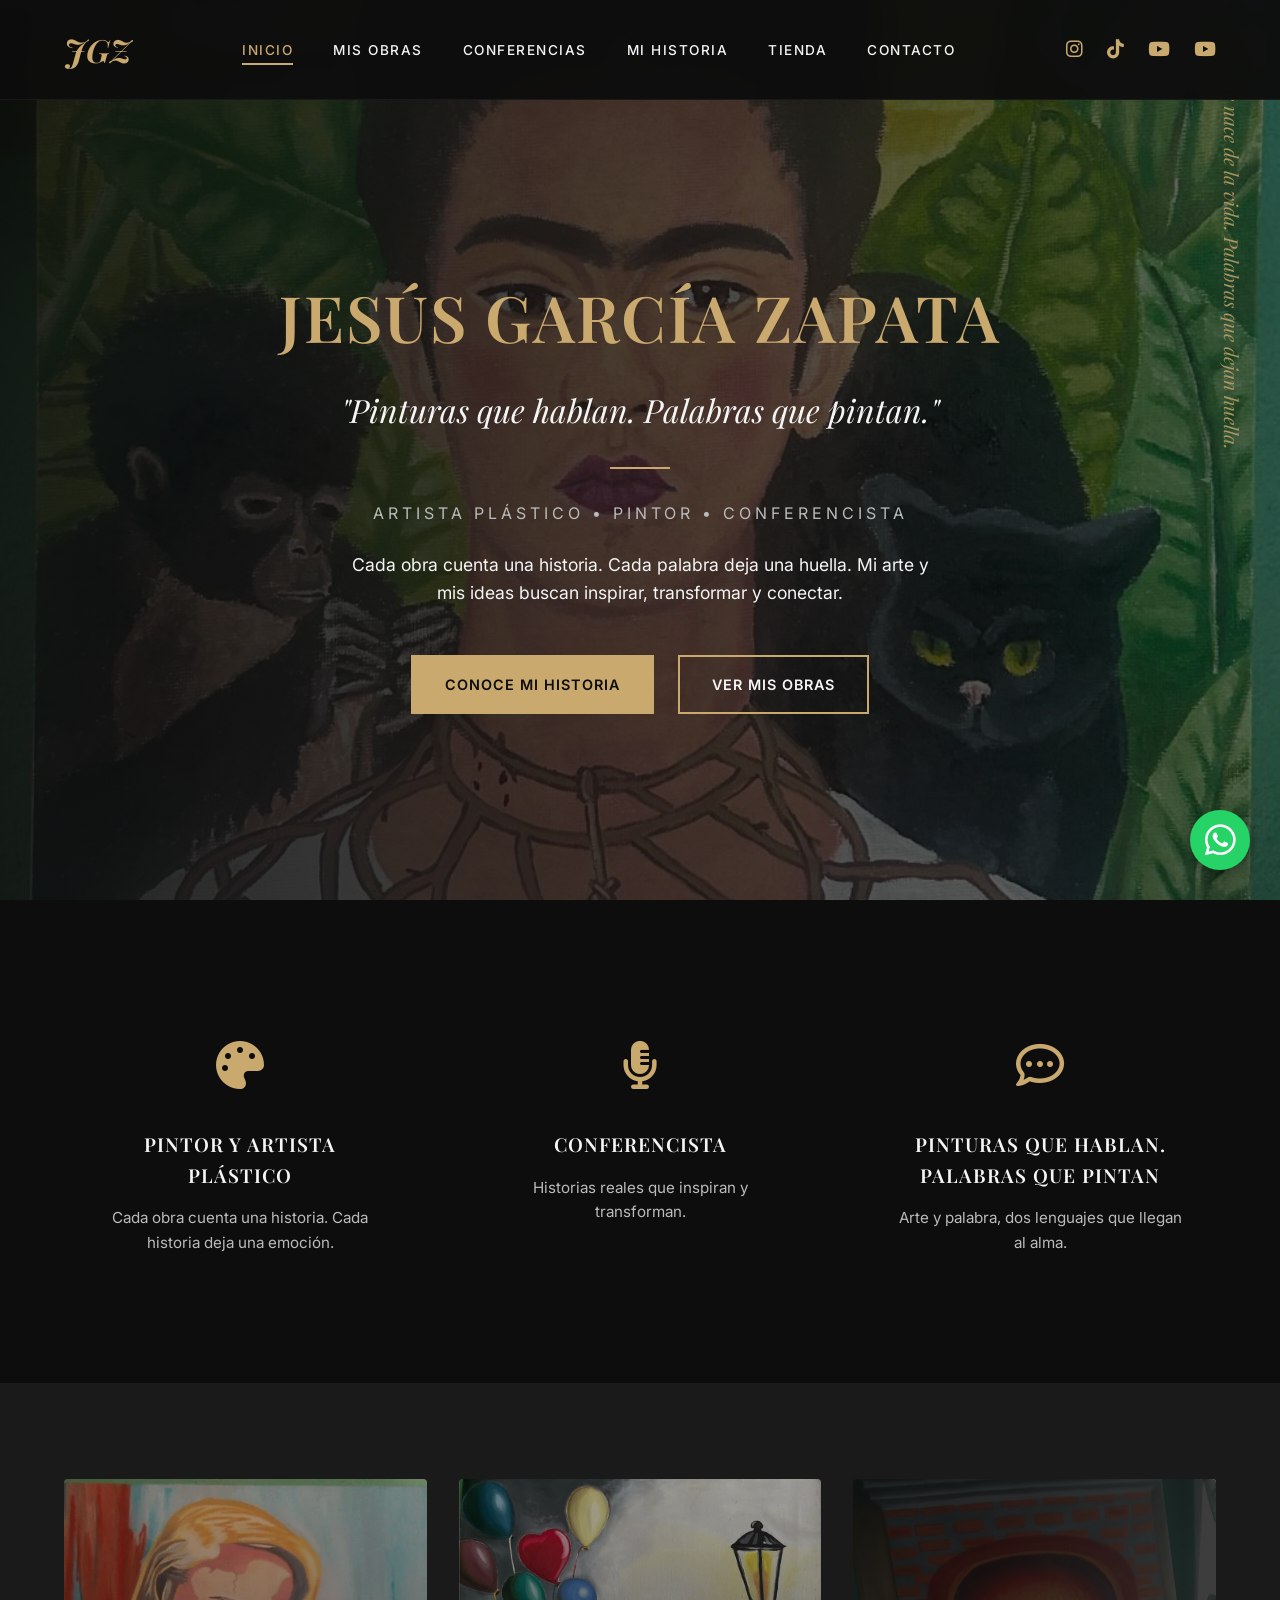
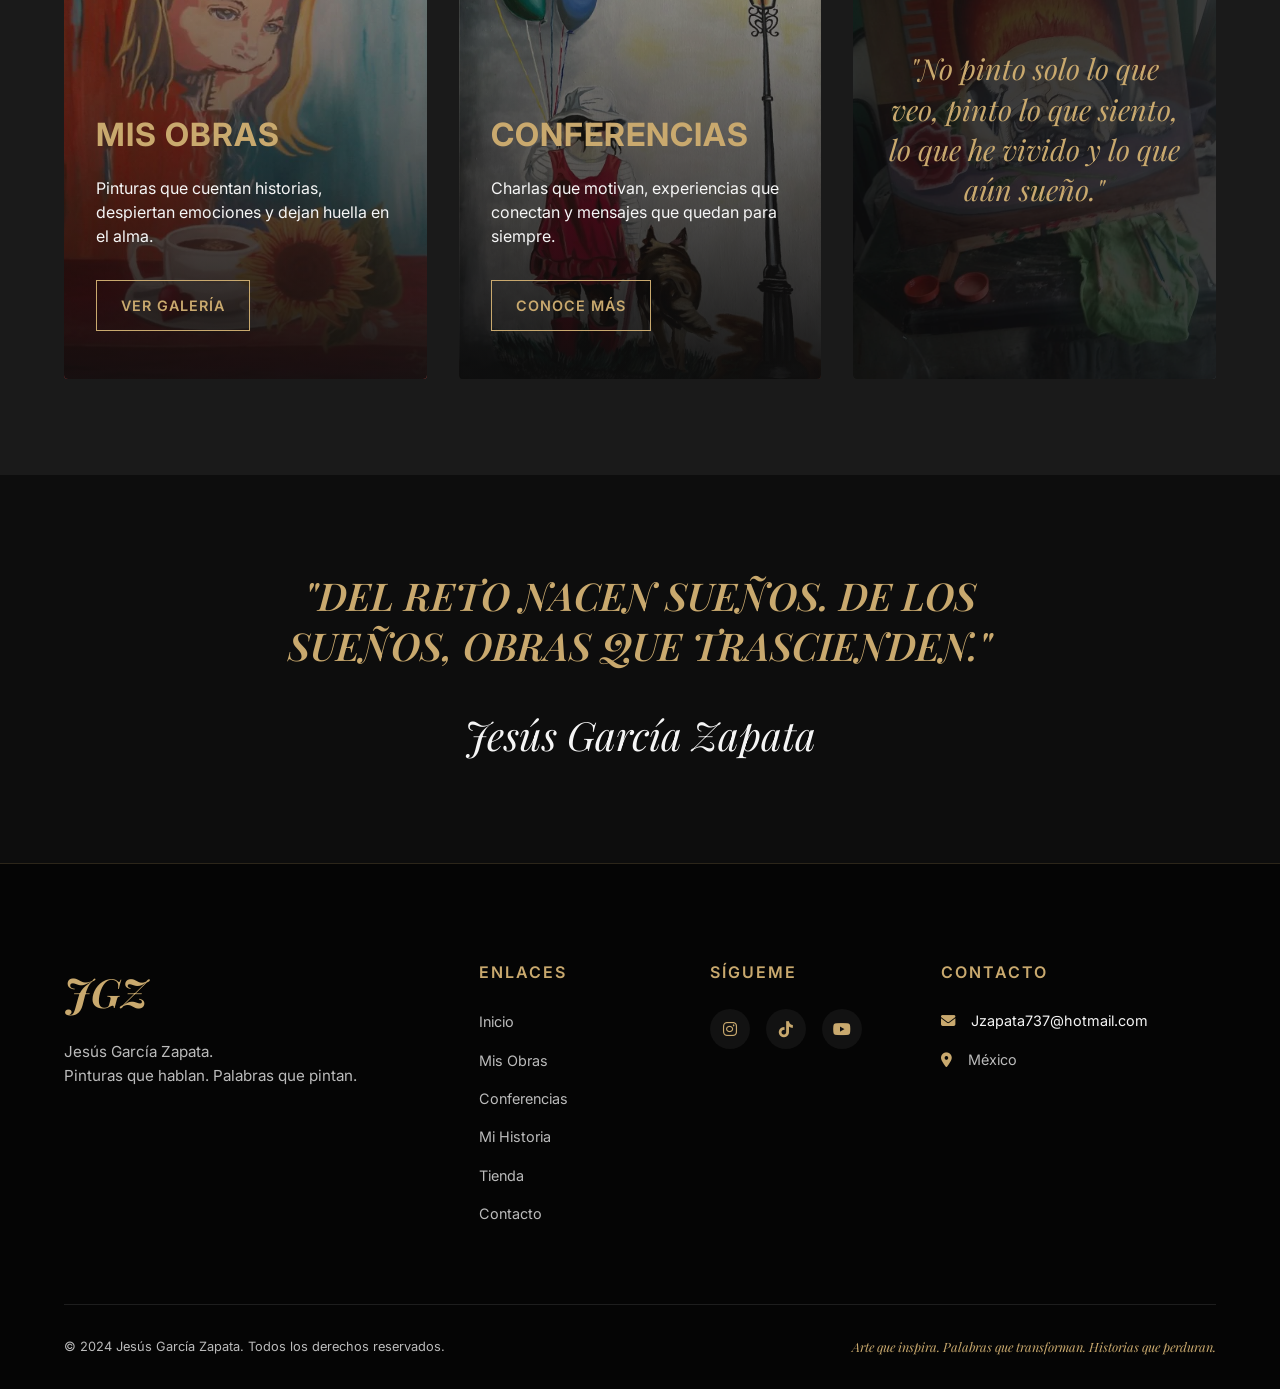
==== commit e5d1f850: "Remove redundant social icons from footer" ====
--- a/index.html
+++ b/index.html
@@ -171,8 +171,6 @@
                         <a href="https://www.instagram.com/jesusgarciazapata?utm_source=qr" aria-label="Instagram" target="_blank"><i class="fa-brands fa-instagram"></i></a>
                         <a href="https://www.tiktok.com/@jesusgarciazapata" aria-label="TikTok" target="_blank"><i class="fa-brands fa-tiktok"></i></a>
                         <a href="https://youtube.com/@jesusgarcia-x9h7f?si=NAqWkVvbL25dSlB5" aria-label="YouTube" target="_blank"><i class="fa-brands fa-youtube"></i></a>
-                        <a href="#" aria-label="YouTube"><i class="fa-brands fa-youtube"></i></a>
-                        <a href="#" aria-label="Spotify"><i class="fa-brands fa-spotify"></i></a>
                     </div>
                 </div>
                 
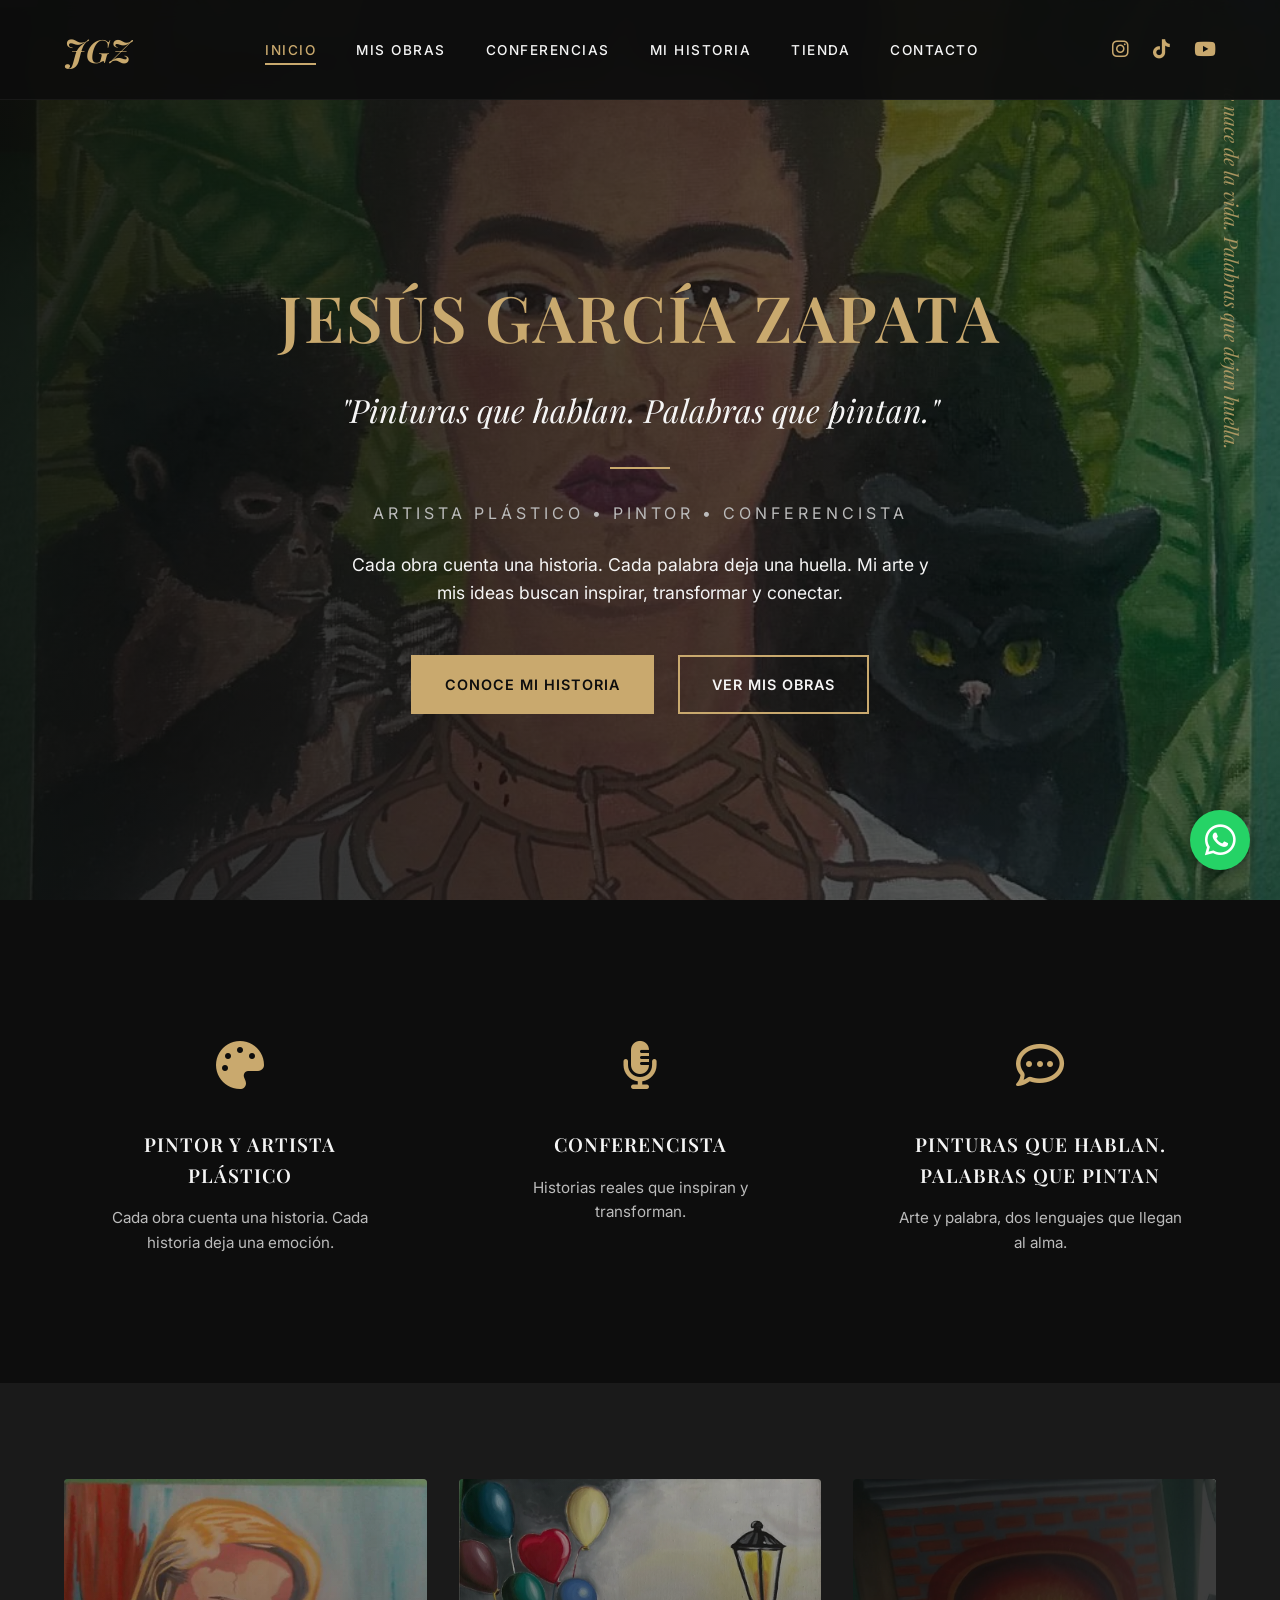
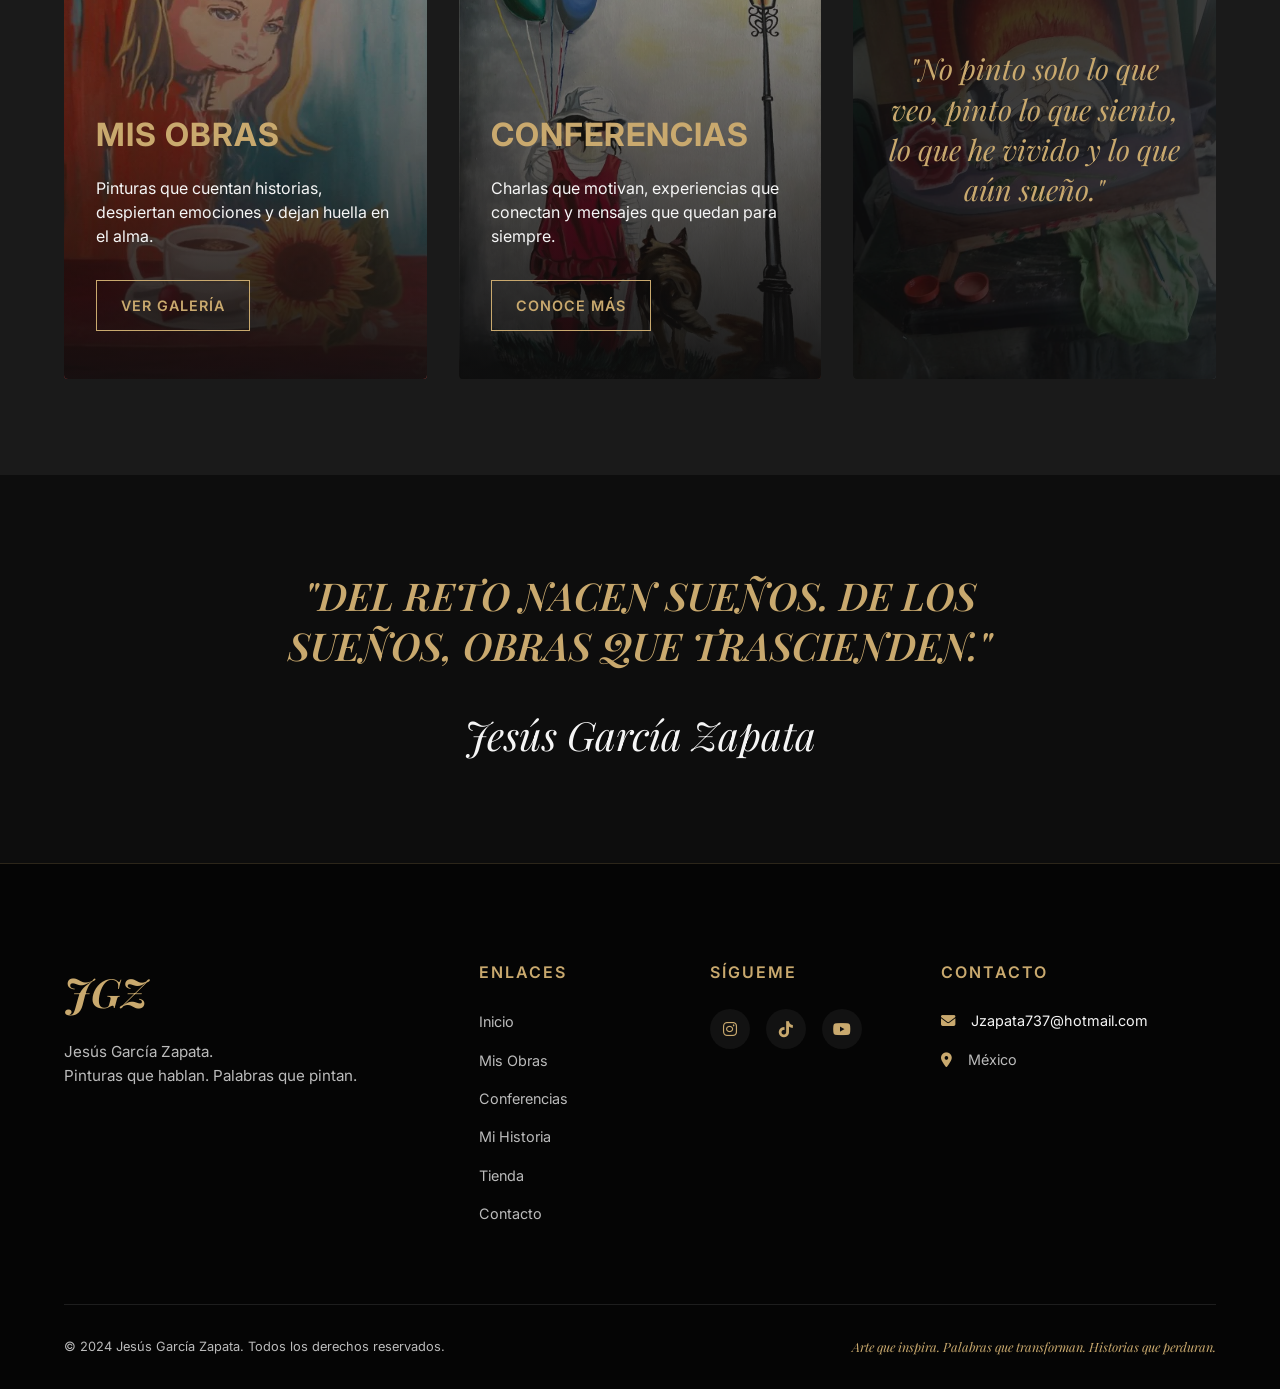
==== commit 68b5f521: "Remove redundant YouTube icon from header" ====
--- a/index.html
+++ b/index.html
@@ -38,7 +38,6 @@
                 <a href="https://www.instagram.com/jesusgarciazapata?utm_source=qr" aria-label="Instagram" target="_blank"><i class="fa-brands fa-instagram"></i></a>
                 <a href="https://www.tiktok.com/@jesusgarciazapata" aria-label="TikTok" target="_blank"><i class="fa-brands fa-tiktok"></i></a>
                 <a href="https://youtube.com/@jesusgarcia-x9h7f?si=NAqWkVvbL25dSlB5" aria-label="YouTube" target="_blank"><i class="fa-brands fa-youtube"></i></a>
-                <a href="#" aria-label="YouTube"><i class="fa-brands fa-youtube"></i></a>
             </div>
             
             <button class="mobile-menu-btn" aria-label="Abrir menú" aria-expanded="false">
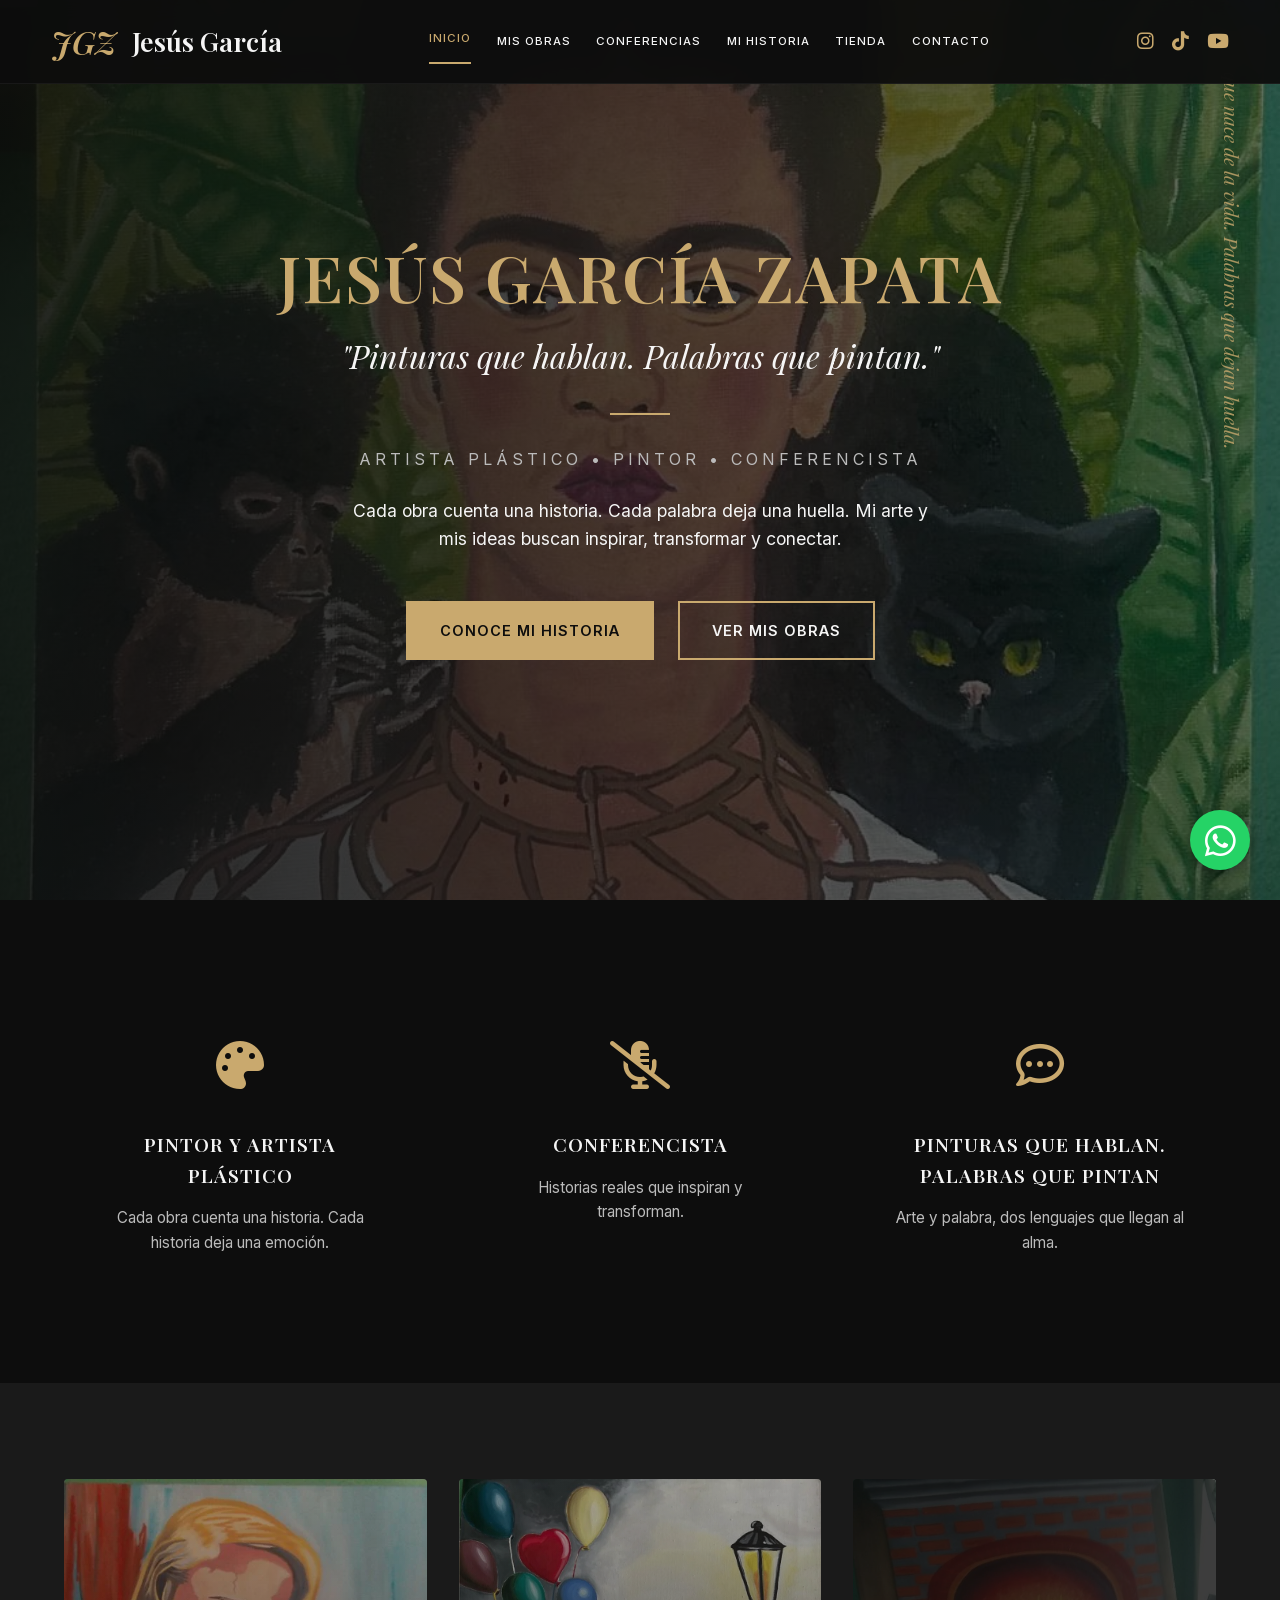
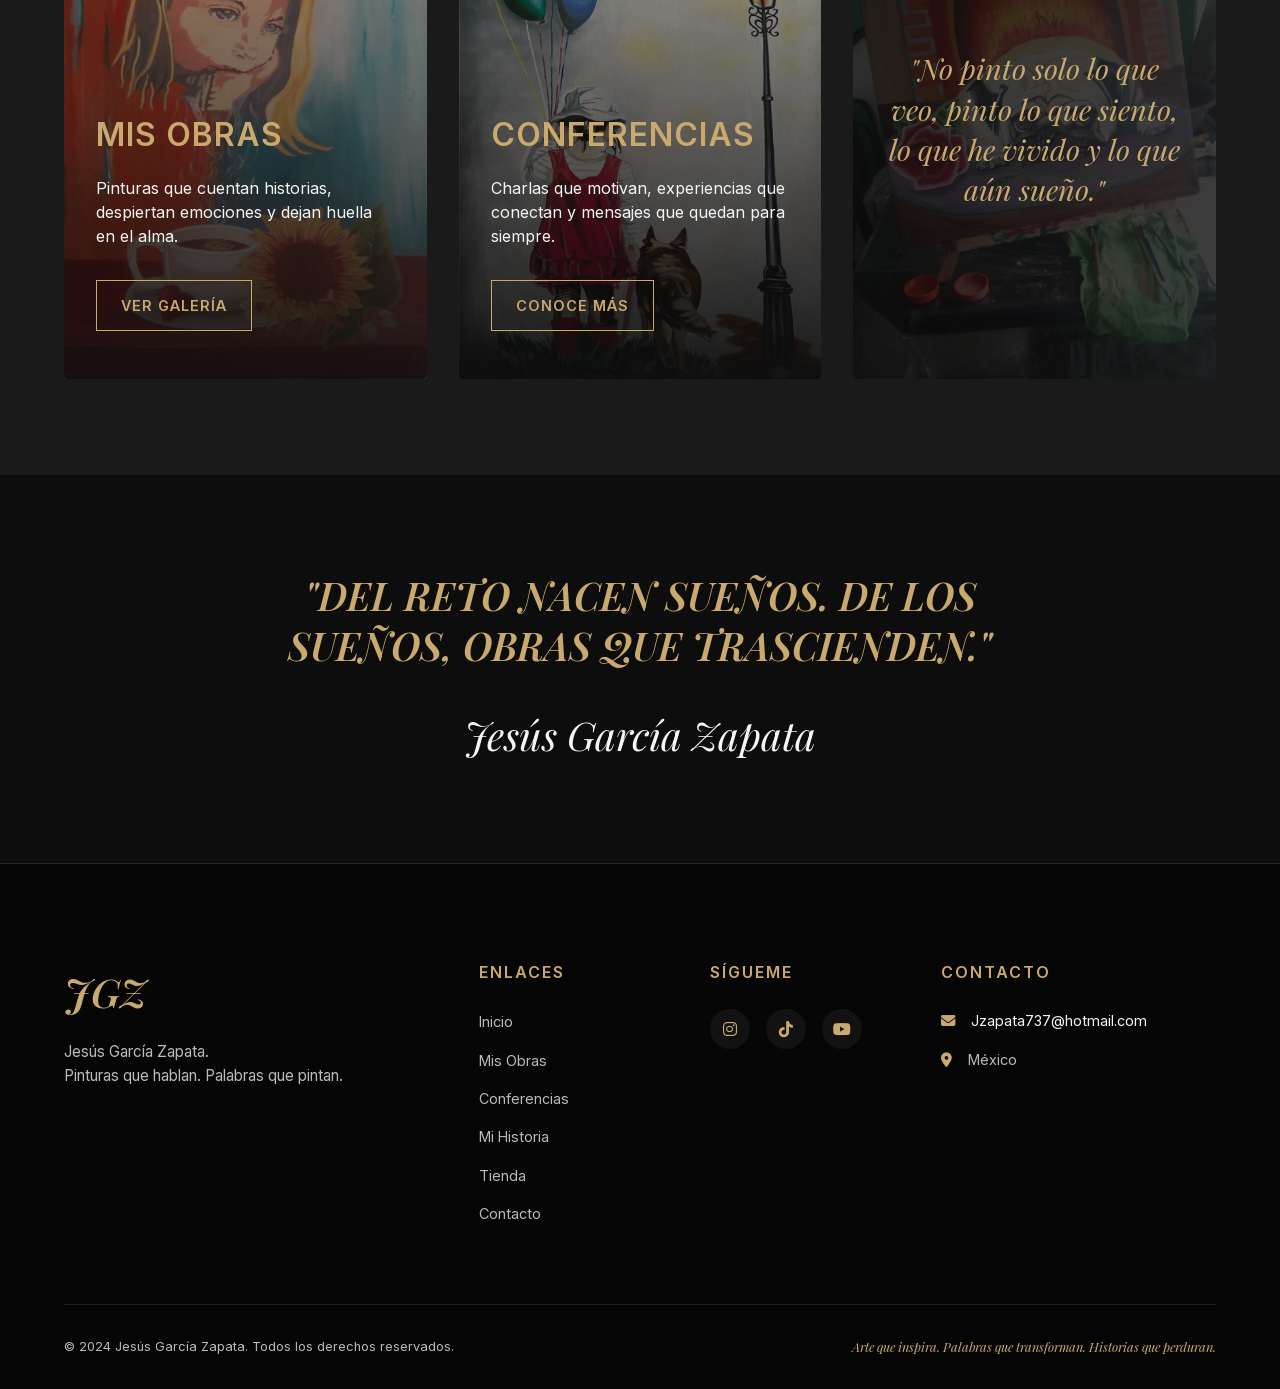
==== commit 9d5b5739: "Finalize responsive, accessibility, SEO and performance improvements" ====
--- a/index.html
+++ b/index.html
@@ -5,28 +5,39 @@
     <meta name="viewport" content="width=device-width, initial-scale=1.0">
     <title>Jesús García Zapata | Pintor y Conferencista</title>
     <meta name="description" content="Sitio web oficial de Jesús García Zapata. Pintor con la boca/pie y conferencista internacional. Pinturas que hablan. Palabras que pintan.">
+    <link rel="canonical" href="https://jesusgarciapintor.com/">
+    <link rel="icon" href="favicon.svg" type="image/svg+xml">
+    <link rel="preload" href="assets/fonts/inter-latin.woff2" as="font" type="font/woff2" crossorigin>
+    <link rel="preload" href="assets/fonts/playfair-latin.woff2" as="font" type="font/woff2" crossorigin>
+    <link rel="preload" href="assets/fonts/playfair-italic-latin.woff2" as="font" type="font/woff2" crossorigin>
+    <link rel="preload" href="assets/fonts/fa-solid-900.woff2" as="font" type="font/woff2" crossorigin>
+    <link rel="preload" href="assets/fonts/fa-brands-400.woff2" as="font" type="font/woff2" crossorigin>
+    <link rel="preload" href="assets/fonts/fa-regular-400.woff2" as="font" type="font/woff2" crossorigin>
+    <meta property="og:type" content="website">
+    <meta property="og:title" content="Jesús García Zapata | Pintor y Conferencista">
+    <meta property="og:description" content="Sitio web oficial de Jesús García Zapata. Pintor con la boca/pie y conferencista internacional. Pinturas que hablan. Palabras que pintan.">
+    <meta property="og:url" content="https://jesusgarciapintor.com/">
+    <meta property="og:image" content="https://jesusgarciapintor.com/assets/images/obras/obra-jesus-garcia-zapata-11.webp">
+    <meta name="twitter:card" content="summary_large_image">
+    <meta name="twitter:title" content="Jesús García Zapata | Pintor y Conferencista">
+    <meta name="twitter:description" content="Sitio web oficial de Jesús García Zapata. Pintor con la boca/pie y conferencista internacional. Pinturas que hablan. Palabras que pintan.">
+    <meta name="twitter:image" content="https://jesusgarciapintor.com/assets/images/obras/obra-jesus-garcia-zapata-11.webp">
+    <link rel="preload" as="image" href="assets/images/obras/obra-jesus-garcia-zapata-11.webp" fetchpriority="high">
     
-    <!-- Google Fonts -->
-    <link rel="preconnect" href="https://fonts.googleapis.com">
-    <link rel="preconnect" href="https://fonts.gstatic.com" crossorigin>
-    <link href="https://fonts.googleapis.com/css2?family=Inter:wght@300;400;500;600&family=Playfair+Display:ital,wght@0,400;0,600;0,700;1,400;1,600&display=swap" rel="stylesheet">
-    
-    <!-- FontAwesome para iconos -->
-    <link rel="stylesheet" href="https://cdnjs.cloudflare.com/ajax/libs/font-awesome/6.4.0/css/all.min.css">
-    
-    <link rel="stylesheet" href="styles.css">
+    <link rel="stylesheet" href="styles.min.css">
 </head>
 <body>
 
     <!-- HEADER FIJO -->
     <header class="site-header">
         <div class="header-container">
-            <div class="logo">
-                <a href="#" aria-label="Inicio">JGZ</a>
-            </div>
-            <nav class="main-nav" aria-label="Navegación principal">
+            <a class="brand" href="index.html" aria-label="JGZ Jesús García - Inicio">
+                <span class="logo" aria-hidden="true">JGZ</span>
+                <span class="brand-name">Jesús García</span>
+            </a>
+            <nav class="main-nav" id="primary-navigation" aria-label="Navegación principal">
                 <ul>
-                    <li><a href="index.html" class="active">INICIO</a></li>
+                    <li><a href="index.html" class="active" aria-current="page">INICIO</a></li>
                     <li><a href="obras.html">MIS OBRAS</a></li>
                     <li><a href="conferencias.html">CONFERENCIAS</a></li>
                     <li><a href="historia.html">MI HISTORIA</a></li>
@@ -35,12 +46,12 @@
                 </ul>
             </nav>
             <div class="header-social">
-                <a href="https://www.instagram.com/jesusgarciazapata?utm_source=qr" aria-label="Instagram" target="_blank"><i class="fa-brands fa-instagram"></i></a>
-                <a href="https://www.tiktok.com/@jesusgarciazapata" aria-label="TikTok" target="_blank"><i class="fa-brands fa-tiktok"></i></a>
-                <a href="https://youtube.com/@jesusgarcia-x9h7f?si=NAqWkVvbL25dSlB5" aria-label="YouTube" target="_blank"><i class="fa-brands fa-youtube"></i></a>
+                <a href="https://www.instagram.com/jesusgarciazapata?utm_source=qr" aria-label="Instagram" target="_blank" rel="noopener noreferrer"><i class="fa-brands fa-instagram"></i></a>
+                <a href="https://www.tiktok.com/@jesusgarciazapata" aria-label="TikTok" target="_blank" rel="noopener noreferrer"><i class="fa-brands fa-tiktok"></i></a>
+                <a href="https://youtube.com/@jesusgarcia-x9h7f?si=NAqWkVvbL25dSlB5" aria-label="YouTube" target="_blank" rel="noopener noreferrer"><i class="fa-brands fa-youtube"></i></a>
             </div>
             
-            <button class="mobile-menu-btn" aria-label="Abrir menú" aria-expanded="false">
+            <button class="mobile-menu-btn" type="button" aria-label="Abrir menú" aria-expanded="false" aria-controls="primary-navigation">
                 <i class="fa-solid fa-bars"></i>
             </button>
         </div>
@@ -75,21 +86,21 @@
                         <div class="pillar-icon">
                             <i class="fa-solid fa-palette"></i>
                         </div>
-                        <h3 class="pillar-title">PINTOR Y ARTISTA PLÁSTICO</h3>
+                        <h2 class="pillar-title">PINTOR Y ARTISTA PLÁSTICO</h2>
                         <p class="pillar-text">Cada obra cuenta una historia. Cada historia deja una emoción.</p>
                     </div>
                     <div class="pillar-card">
                         <div class="pillar-icon">
                             <i class="fa-solid fa-microphone-lines"></i>
                         </div>
-                        <h3 class="pillar-title">CONFERENCISTA</h3>
+                        <h2 class="pillar-title">CONFERENCISTA</h2>
                         <p class="pillar-text">Historias reales que inspiran y transforman.</p>
                     </div>
                     <div class="pillar-card">
                         <div class="pillar-icon">
                             <i class="fa-regular fa-comment-dots"></i>
                         </div>
-                        <h3 class="pillar-title">PINTURAS QUE HABLAN. PALABRAS QUE PINTAN</h3>
+                        <h2 class="pillar-title">PINTURAS QUE HABLAN. PALABRAS QUE PINTAN</h2>
                         <p class="pillar-text">Arte y palabra, dos lenguajes que llegan al alma.</p>
                     </div>
                 </div>
@@ -153,7 +164,7 @@
                 </div>
                 
                 <div class="footer-col col-links">
-                    <h4 class="footer-heading">ENLACES</h4>
+                    <h3 class="footer-heading">ENLACES</h3>
                     <ul>
                         <li><a href="index.html">Inicio</a></li>
                         <li><a href="obras.html">Mis Obras</a></li>
@@ -165,16 +176,16 @@
                 </div>
                 
                 <div class="footer-col col-social">
-                    <h4 class="footer-heading">SÍGUEME</h4>
+                    <h3 class="footer-heading">SÍGUEME</h3>
                     <div class="social-icons">
-                        <a href="https://www.instagram.com/jesusgarciazapata?utm_source=qr" aria-label="Instagram" target="_blank"><i class="fa-brands fa-instagram"></i></a>
-                        <a href="https://www.tiktok.com/@jesusgarciazapata" aria-label="TikTok" target="_blank"><i class="fa-brands fa-tiktok"></i></a>
-                        <a href="https://youtube.com/@jesusgarcia-x9h7f?si=NAqWkVvbL25dSlB5" aria-label="YouTube" target="_blank"><i class="fa-brands fa-youtube"></i></a>
+                        <a href="https://www.instagram.com/jesusgarciazapata?utm_source=qr" aria-label="Instagram" target="_blank" rel="noopener noreferrer"><i class="fa-brands fa-instagram"></i></a>
+                        <a href="https://www.tiktok.com/@jesusgarciazapata" aria-label="TikTok" target="_blank" rel="noopener noreferrer"><i class="fa-brands fa-tiktok"></i></a>
+                        <a href="https://youtube.com/@jesusgarcia-x9h7f?si=NAqWkVvbL25dSlB5" aria-label="YouTube" target="_blank" rel="noopener noreferrer"><i class="fa-brands fa-youtube"></i></a>
                     </div>
                 </div>
                 
                 <div class="footer-col col-contact">
-                    <h4 class="footer-heading">CONTACTO</h4>
+                    <h3 class="footer-heading">CONTACTO</h3>
                     <div class="contact-item">
                         <i class="fa-solid fa-envelope"></i>
                         <a href="mailto:Jzapata737@hotmail.com">Jzapata737@hotmail.com</a>
@@ -198,9 +209,10 @@
     </footer>
 
     <!-- Botón flotante WhatsApp -->
-    <a href="https://wa.me/525531175588" class="whatsapp-float" aria-label="Contactar por WhatsApp" target="_blank">
+    <a href="https://wa.me/525531175588" class="whatsapp-float" aria-label="Contactar por WhatsApp" target="_blank" rel="noopener noreferrer">
         <i class="fa-brands fa-whatsapp"></i>
     </a>
 
+    <script src="mobile-menu.js" defer></script>
 </body>
 </html>
--- a/styles.min.css
+++ b/styles.min.css
@@ -0,0 +1 @@
+@font-face{font-family:'Inter';font-style:normal;font-weight:300 600;font-display:swap;src:url('assets/fonts/inter-latin.woff2') format('woff2')}@font-face{font-family:'Playfair Display';font-style:normal;font-weight:400 700;font-display:swap;src:url('assets/fonts/playfair-latin.woff2') format('woff2')}@font-face{font-family:'Playfair Display';font-style:italic;font-weight:400 600;font-display:swap;src:url('assets/fonts/playfair-italic-latin.woff2') format('woff2')}@font-face{font-family:'Font Awesome 6 Free';font-style:normal;font-weight:900;font-display:block;src:url('assets/fonts/fa-solid-900.woff2') format('woff2')}@font-face{font-family:'Font Awesome 6 Free';font-style:normal;font-weight:400;font-display:block;src:url('assets/fonts/fa-regular-400.woff2') format('woff2')}@font-face{font-family:'Font Awesome 6 Brands';font-style:normal;font-weight:400;font-display:block;src:url('assets/fonts/fa-brands-400.woff2') format('woff2')}.fa-solid,.fa-regular,.fa-brands{-moz-osx-font-smoothing:grayscale;-webkit-font-smoothing:antialiased;display:inline-block;font-style:normal;font-variant:normal;line-height:1;text-rendering:auto}.fa-solid{font-family:'Font Awesome 6 Free';font-weight:900}.fa-regular{font-family:'Font Awesome 6 Free';font-weight:400}.fa-brands{font-family:'Font Awesome 6 Brands';font-weight:400}.fa-bars::before{content:"\f0c9"}.fa-xmark::before{content:"\f00d"}.fa-palette::before{content:"\f53f"}.fa-microphone-lines::before{content:"\f539"}.fa-comment-dots::before{content:"\f4ad"}.fa-envelope::before{content:"\f0e0"}.fa-location-dot::before{content:"\f3c5"}.fa-whatsapp::before{content:"\f232"}.fa-instagram::before{content:"\f16d"}.fa-tiktok::before{content:"\e07b"}.fa-youtube::before{content:"\f167"}.fa-magnifying-glass-plus::before{content:"\f00e"}.fa-handshake::before{content:"\f2b5"}.fa-building-columns::before{content:"\f19c"}.fa-mountain-sun::before{content:"\e52f"}.fa-paintbrush::before{content:"\f1fc"}.fa-lightbulb::before{content:"\f0eb"}:root{--color-bg-dark:#0D0D0D;--color-bg-lighter:#1A1A1A;--color-gold:#C9A96E;--color-gold-hover:#D4AF37;--color-text-main:#F5F5F5;--color-text-muted:#BBBBBB;--color-overlay:rgba(0,0,0,0.75);--font-heading:'Playfair Display',serif;--font-body:'Inter',sans-serif;--space-sm:1rem;--space-md:2rem;--space-lg:4rem;--space-xl:6rem;--transition-fast:0.3s ease;--header-transition-duration:220ms;--header-transition-easing:cubic-bezier(0.22,1,0.36,1);--header-height:clamp(68px,6.5vw,86px);--header-height-scrolled:clamp(62px,5.5vw,76px);--header-padding-x:max(clamp(1rem,4vw,4rem),env(safe-area-inset-left));--header-padding-right:max(clamp(1rem,4vw,4rem),env(safe-area-inset-right))}*{margin:0;padding:0;box-sizing:border-box}body{font-family:var(--font-body);background-color:var(--color-bg-dark);color:var(--color-text-main);line-height:1.6;-webkit-font-smoothing:antialiased;padding-top:calc(var(--header-height)+env(safe-area-inset-top))}img{max-width:100%;height:auto;display:block}a{color:var(--color-text-main);text-decoration:none;transition:color var(--transition-fast)}a:hover{color:var(--color-gold)}.container{width:90%;max-width:1200px;margin:0 auto}h1,h2,h3,h4,h5,h6{font-family:var(--font-heading);font-weight:600}.btn{display:inline-block;padding:1rem 2rem;font-family:var(--font-body);font-weight:600;letter-spacing:1px;text-transform:uppercase;font-size:0.9rem;transition:all var(--transition-fast);cursor:pointer;border:2px solid transparent}.btn-primary{background-color:var(--color-gold);color:var(--color-bg-dark)}.btn-primary:hover{background-color:var(--color-gold-hover);color:var(--color-bg-dark);transform:translateY(-2px)}.btn-secondary{background-color:transparent;color:var(--color-text-main);border-color:var(--color-gold)}.btn-secondary:hover{background-color:var(--color-gold);color:var(--color-bg-dark);transform:translateY(-2px)}.btn-card{background-color:transparent;color:var(--color-gold);border:1px solid var(--color-gold);padding:0.8rem 1.5rem}.btn-card:hover{background-color:var(--color-gold);color:var(--color-bg-dark)}.site-header{position:fixed;top:0;left:0;width:100%;background-color:rgba(13,13,13,0.95);backdrop-filter:blur(10px);-webkit-backdrop-filter:blur(10px);z-index:2000;border-bottom:1px solid rgba(255,255,255,0.05);padding-top:env(safe-area-inset-top);transition:background-color var(--header-transition-duration) var(--header-transition-easing),border-color var(--header-transition-duration) var(--header-transition-easing),box-shadow var(--header-transition-duration) var(--header-transition-easing)}.site-header.is-scrolled{background-color:rgba(13,13,13,0.985);border-bottom-color:rgba(201,169,110,0.18);box-shadow:0 10px 28px rgba(0,0,0,0.28)}.header-container{display:flex;align-items:center;gap:clamp(1rem,2vw,2rem);min-height:var(--header-height);width:100%;max-width:1440px;margin:0 auto;padding:0 var(--header-padding-right) 0 var(--header-padding-x);transition:min-height var(--header-transition-duration) var(--header-transition-easing),gap var(--header-transition-duration) var(--header-transition-easing)}.site-header.is-scrolled .header-container{min-height:var(--header-height-scrolled)}.brand{display:inline-flex;align-items:center;gap:clamp(0.65rem,1.4vw,1rem);min-width:0;flex:0 1 auto;color:var(--color-text-main);white-space:nowrap;transition:gap var(--header-transition-duration) var(--header-transition-easing),color var(--header-transition-duration) var(--header-transition-easing)}.brand:hover{color:var(--color-text-main)}.logo{display:inline-flex;align-items:center;justify-content:center;flex:0 0 auto;font-family:var(--font-heading);font-size:clamp(1.55rem,2.6vw,2rem);color:var(--color-gold);font-style:italic;font-weight:700;line-height:1;transition:font-size var(--header-transition-duration) var(--header-transition-easing),color var(--header-transition-duration) var(--header-transition-easing)}.site-header.is-scrolled .logo{font-size:clamp(1.45rem,2.2vw,1.8rem)}.brand-name{display:inline-block;min-width:0;font-family:var(--font-heading);font-size:clamp(1.25rem,2.1vw,1.7rem);font-weight:600;line-height:1.05;color:var(--color-text-main);transition:font-size var(--header-transition-duration) var(--header-transition-easing),color var(--header-transition-duration) var(--header-transition-easing)}.site-header.is-scrolled .brand-name{font-size:clamp(1.16rem,1.8vw,1.55rem)}.main-nav ul{display:flex;list-style:none;align-items:center;justify-content:center;gap:clamp(1rem,2vw,2.2rem);min-width:0}.main-nav{flex:1 1 auto;min-width:0}.main-nav a{display:inline-flex;align-items:center;min-height:44px;font-size:clamp(0.72rem,0.85vw,0.85rem);font-weight:500;letter-spacing:1px;text-transform:uppercase;white-space:nowrap;outline-offset:8px;transition:color var(--header-transition-duration) var(--header-transition-easing),border-color var(--header-transition-duration) var(--header-transition-easing)}.main-nav a.active{border-bottom:2px solid var(--color-gold);padding-bottom:5px;color:var(--color-gold)}.main-nav a:hover,.main-nav a:focus-visible{color:var(--color-gold)}.brand:focus-visible,.main-nav a:focus-visible,.header-social a:focus-visible,.mobile-menu-btn:focus-visible{outline:2px solid var(--color-gold);outline-offset:6px}.header-social{display:flex;align-items:center;justify-content:flex-end;gap:clamp(0.8rem,1.4vw,1.5rem);flex:0 0 auto}.header-social a{color:var(--color-gold);font-size:1.2rem;outline-offset:6px;transition:color var(--header-transition-duration) var(--header-transition-easing),transform var(--header-transition-duration) var(--header-transition-easing)}.header-social a:hover{color:var(--color-text-main);transform:translateY(-1px)}.mobile-menu-btn{display:none;background:none;border:none;color:var(--color-gold);width:44px;height:44px;flex:0 0 44px;align-items:center;justify-content:center;font-size:1.45rem;cursor:pointer;border-radius:50%;transition:color var(--header-transition-duration) var(--header-transition-easing),background-color var(--header-transition-duration) var(--header-transition-easing),transform var(--header-transition-duration) var(--header-transition-easing)}.mobile-menu-btn:hover{background-color:rgba(201,169,110,0.1)}.mobile-menu-btn[aria-expanded="true"]{background-color:rgba(201,169,110,0.14)}@media (max-width:1180px){.header-container{justify-content:space-between}.brand{flex:1 1 auto;max-width:calc(100% - 56px)}.main-nav{display:none;position:absolute;top:calc(100%+1px);left:0;width:100%;max-height:calc(100svh - var(--header-height) - env(safe-area-inset-top));overflow-y:auto;background-color:rgba(13,13,13,0.985);border-bottom:1px solid rgba(201,169,110,0.3);box-shadow:0 18px 40px rgba(0,0,0,0.35);padding:clamp(1rem,3vw,1.5rem) max(1rem,env(safe-area-inset-right)) clamp(1.3rem,3vw,2rem) max(1rem,env(safe-area-inset-left));opacity:0;transform:translateY(-6px);transition:opacity var(--header-transition-duration) var(--header-transition-easing),transform var(--header-transition-duration) var(--header-transition-easing)}.main-nav.active{display:block;opacity:1;transform:translateY(0)}.main-nav ul{flex-direction:column;align-items:stretch;gap:0;width:min(100%,520px);margin:0 auto}.main-nav li+li{border-top:1px solid rgba(255,255,255,0.08)}.main-nav a{justify-content:center;min-height:48px;font-size:0.9rem;letter-spacing:1.2px;outline-offset:-2px}.main-nav a.active{border-bottom:0;padding-bottom:0}.header-social{display:none}.mobile-menu-btn{display:inline-flex}}@media (prefers-reduced-motion:reduce){.site-header,.header-container,.brand,.logo,.brand-name,.main-nav,.main-nav a,.header-social a,.mobile-menu-btn{transition-duration:0.01ms;animation-duration:0.01ms}}@media (max-width:420px){.brand{gap:0.55rem}.brand-name{font-size:clamp(1.05rem,5vw,1.25rem)}}.hero{position:relative;height:100vh;min-height:600px;display:flex;align-items:center;justify-content:center;background-image:url('assets/images/obras/obra-jesus-garcia-zapata-11.webp');background-size:cover;background-position:center;background-attachment:fixed}.hero-overlay{position:absolute;top:0;left:0;width:100%;height:100%;background:linear-gradient(to right,rgba(13,13,13,0.9) 0%,rgba(13,13,13,0.6) 100%);z-index:1}.hero-content{position:relative;z-index:2;text-align:center;width:min(100%,800px);max-width:800px;padding:0 clamp(1rem,5vw,2rem)}.hero-title{font-size:clamp(3rem,5vw,5rem);color:var(--color-gold);margin-bottom:1rem;letter-spacing:2px;line-height:1.15;text-wrap:balance}.hero-subtitle{font-family:var(--font-heading);font-size:clamp(1.5rem,2.5vw,2.2rem);font-style:italic;margin-bottom:2rem}.hero-divider{width:60px;height:2px;background-color:var(--color-gold);margin:0 auto 2rem auto}.hero-role{font-size:clamp(0.8rem,1.3vw,1rem);letter-spacing:clamp(1.5px,0.4vw,4px);margin-bottom:1.5rem;color:var(--color-text-muted);text-wrap:balance}.hero-description{font-size:1.1rem;margin-bottom:3rem;max-width:600px;margin-left:auto;margin-right:auto}.hero-ctas{display:flex;gap:1.5rem;justify-content:center}.hero-side-text{position:absolute;right:3rem;top:50%;transform:translateY(-50%) rotate(90deg);transform-origin:right center;font-family:var(--font-heading);font-style:italic;color:var(--color-gold);font-size:1.2rem;z-index:2;white-space:nowrap;opacity:0.8}.pillars{padding:var(--space-xl) 0;background-color:var(--color-bg-dark)}.pillars-grid{display:grid;grid-template-columns:repeat(3,1fr);gap:3rem}.pillar-card{text-align:center;padding:2rem;transition:transform var(--transition-fast)}.pillar-card:hover{transform:translateY(-10px)}.pillar-icon{font-size:3rem;color:var(--color-gold);margin-bottom:1.5rem}.pillar-title{font-size:1.2rem;margin-bottom:1rem;letter-spacing:1px}.pillar-text{color:var(--color-text-muted);font-size:0.95rem}.content-cards{padding:var(--space-xl) 0;background-color:var(--color-bg-lighter)}.cards-grid{display:grid;grid-template-columns:repeat(3,1fr);gap:2rem;min-height:500px}.feature-card{position:relative;border-radius:4px;overflow:hidden;display:flex;flex-direction:column;justify-content:flex-end;padding:3rem 2rem;background-size:cover;background-position:center}.card-obras{background-image:url('assets/images/obras/obra-jesus-garcia-zapata-01.webp')}.card-conferencias{background-image:url('assets/images/obras/obra-jesus-garcia-zapata-10.webp')}.card-quote{background-image:url('assets/images/obras/obra-jesus-garcia-zapata-02.webp');justify-content:center}.card-overlay{position:absolute;top:0;left:0;width:100%;height:100%;background:linear-gradient(to top,rgba(13,13,13,0.95) 0%,rgba(13,13,13,0.3) 100%);z-index:1;transition:background var(--transition-fast)}.card-quote .card-overlay{background:rgba(13,13,13,0.8)}.feature-card:hover .card-overlay{background:linear-gradient(to top,rgba(13,13,13,0.95) 0%,rgba(13,13,13,0.5) 100%)}.card-content{position:relative;z-index:2}.card-content.centered{text-align:center}.card-title{font-size:2rem;color:var(--color-gold);margin-bottom:1rem;font-family:var(--font-body);font-weight:700;letter-spacing:1px}.card-text{margin-bottom:2rem;font-size:1rem;line-height:1.5}.quote-text{font-family:var(--font-heading);font-size:1.8rem;font-style:italic;color:var(--color-gold);line-height:1.4}.closing-banner{position:relative;padding:var(--space-xl) 2rem;text-align:center;background-image:url('assets/images/obras/obra-jesus-garcia-zapata-15.webp');background-size:cover;background-position:center;background-attachment:fixed}.banner-overlay{position:absolute;top:0;left:0;width:100%;height:100%;background-color:rgba(13,13,13,0.7);z-index:1}.banner-content{position:relative;z-index:2;max-width:800px;margin:0 auto}.banner-text{font-size:clamp(2rem,3vw,3rem);color:var(--color-gold);font-style:italic;margin-bottom:2rem;line-height:1.3}.banner-signature{font-family:var(--font-heading);font-size:2.5rem;font-style:italic}.site-footer{background-color:#050505;padding:var(--space-xl) 0 2rem 0;border-top:1px solid rgba(201,169,110,0.2)}.footer-grid{display:grid;grid-template-columns:2fr 1fr 1fr 1.5fr;gap:3rem;margin-bottom:4rem}.footer-logo{font-family:var(--font-heading);font-size:2.5rem;color:var(--color-gold);font-style:italic;font-weight:700;margin-bottom:1rem}.footer-slogan{color:var(--color-text-muted);font-size:0.95rem}.footer-heading{font-family:var(--font-body);font-size:1rem;letter-spacing:2px;margin-bottom:1.5rem;color:var(--color-gold)}.col-links ul{list-style:none}.col-links li{margin-bottom:0.8rem}.col-links a{color:var(--color-text-muted);font-size:0.9rem}.col-links a:hover{color:var(--color-gold)}.social-icons{display:flex;gap:1rem}.social-icons a{display:flex;align-items:center;justify-content:center;width:40px;height:40px;border-radius:50%;background-color:rgba(255,255,255,0.05);color:var(--color-gold);transition:all var(--transition-fast)}.social-icons a:hover{background-color:var(--color-gold);color:var(--color-bg-dark)}.contact-item{display:flex;align-items:center;gap:1rem;margin-bottom:1rem;color:var(--color-text-muted);font-size:0.9rem}.contact-item i{color:var(--color-gold)}.footer-bottom{display:flex;justify-content:space-between;align-items:center;padding-top:2rem;border-top:1px solid rgba(255,255,255,0.1);font-size:0.8rem;color:var(--color-text-muted)}.footer-phrase{font-family:var(--font-heading);font-style:italic;color:var(--color-gold)}.whatsapp-float{position:fixed;bottom:30px;right:30px;width:60px;height:60px;background-color:#25D366;color:white;border-radius:50%;display:flex;align-items:center;justify-content:center;font-size:35px;box-shadow:0 4px 10px rgba(0,0,0,0.3);z-index:1000;transition:transform var(--transition-fast)}.whatsapp-float:hover{transform:scale(1.1);color:white}.inner-page{padding-top:0}.page-content{padding:var(--space-md) 0 var(--space-xl) 0}[id]{scroll-margin-top:calc(var(--header-height)+env(safe-area-inset-top)+1rem)}.page-header{text-align:center;margin-bottom:var(--space-lg);padding:0 1rem}.page-title{font-size:clamp(2.5rem,4vw,3.5rem);color:var(--color-gold);margin-bottom:1rem}.page-subtitle{font-size:1.1rem;color:var(--color-text-muted);max-width:600px;margin:0 auto;font-style:italic}.section-title{font-size:2.5rem;color:var(--color-gold);margin-bottom:2rem;font-family:var(--font-heading)}.subsection-title{font-size:1.5rem;color:var(--color-text-main);margin-bottom:1rem}.gallery-filters{display:flex;justify-content:center;gap:1rem;flex-wrap:wrap;margin-bottom:3rem}.filter-btn{background:transparent;border:1px solid rgba(255,255,255,0.2);color:var(--color-text-main);padding:0.5rem 1.2rem;border-radius:20px;cursor:pointer;font-family:var(--font-body);transition:all var(--transition-fast)}.filter-btn:hover,.filter-btn.active{border-color:var(--color-gold);color:var(--color-gold)}.gallery-grid{display:grid;grid-template-columns:repeat(auto-fill,minmax(300px,1fr));gap:2rem}.gallery-item{background:var(--color-bg-lighter);border-radius:4px;overflow:hidden;transition:transform var(--transition-fast)}.gallery-item:hover{transform:translateY(-5px)}.gallery-img-container{position:relative;overflow:hidden;aspect-ratio:4/3}.gallery-img-container img{width:100%;height:100%;object-fit:cover;transition:transform 0.5s ease}.gallery-item:hover .gallery-img-container img{transform:scale(1.05)}.gallery-hover{position:absolute;top:0;left:0;width:100%;height:100%;background:rgba(13,13,13,0.7);display:flex;align-items:center;justify-content:center;opacity:0;transition:opacity var(--transition-fast);font-size:2rem;color:var(--color-gold);cursor:zoom-in}.gallery-item:hover .gallery-hover{opacity:1}.gallery-info{padding:1.5rem}.gallery-item-title{font-size:1.2rem;margin-bottom:0.5rem;font-family:var(--font-body)}.gallery-item-meta{font-size:0.85rem;color:var(--color-text-muted);margin-bottom:1rem}.status-badge{display:inline-block;padding:0.3rem 0.8rem;font-size:0.75rem;border-radius:20px;font-weight:600;text-transform:uppercase}.status-available{background-color:rgba(201,169,110,0.1);color:var(--color-gold);border:1px solid var(--color-gold)}.status-sold{background-color:rgba(255,255,255,0.05);color:var(--color-text-muted);border:1px solid rgba(255,255,255,0.2)}.status-exhibition{background-color:rgba(52,152,219,0.1);color:#3498db;border:1px solid #3498db}.hero-internal{position:relative;height:60vh;min-height:400px;display:flex;align-items:center;justify-content:center;background-size:cover;background-position:center;text-align:center;margin-top:-100px;margin-bottom:var(--space-lg)}.topics-grid{display:grid;grid-template-columns:repeat(auto-fit,minmax(280px,1fr));gap:2rem;margin-bottom:var(--space-xl)}.topic-card{background:var(--color-bg-lighter);padding:2rem;border-radius:4px;border-top:3px solid var(--color-gold)}.topic-icon{font-size:2.5rem;color:var(--color-gold);margin-bottom:1.5rem}.topic-card h3{margin-bottom:1rem;font-family:var(--font-body)}.topic-card p{color:var(--color-text-muted);font-size:0.95rem}.videos-grid{display:grid;grid-template-columns:repeat(auto-fit,minmax(400px,1fr));gap:2rem;margin-bottom:var(--space-xl)}.video-wrapper{aspect-ratio:16/9;background:#000;border-radius:4px;overflow:hidden}.video-placeholder{width:100%;height:100%;display:flex;flex-direction:column;align-items:center;justify-content:center;color:var(--color-text-muted);background:#111}.video-placeholder i{font-size:4rem;color:#FF0000;margin-bottom:1rem}.cta-box{background:linear-gradient(135deg,var(--color-bg-lighter) 0%,#111 100%);padding:4rem 2rem;text-align:center;border-radius:4px;border:1px solid rgba(201,169,110,0.2)}.cta-box h2{font-size:2.5rem;color:var(--color-gold);margin-bottom:1rem}.cta-box p{font-size:1.1rem;margin-bottom:2rem;max-width:600px;margin-left:auto;margin-right:auto}.about-grid{display:grid;grid-template-columns:1fr 1fr;gap:4rem;align-items:center;margin-bottom:var(--space-xl)}.about-image img{border-radius:4px;box-shadow:20px 20px 0 rgba(201,169,110,0.1)}.about-text p{margin-bottom:1.5rem;font-size:1.05rem;color:#CCC}.timeline-section{background:var(--color-bg-lighter);padding:4rem 2rem;border-radius:4px;margin-bottom:var(--space-lg)}.timeline{max-width:800px;margin:0 auto;position:relative}.timeline::before{content:'';position:absolute;left:50%;top:0;bottom:0;width:2px;background:var(--color-gold);transform:translateX(-50%);opacity:0.3}.timeline-item{display:flex;justify-content:space-between;align-items:center;margin-bottom:3rem;position:relative}.timeline-year{width:45%;text-align:right;font-family:var(--font-heading);font-size:2rem;color:var(--color-gold);padding-right:2rem}.timeline-item:nth-child(even) .timeline-year{order:2;text-align:left;padding-right:0;padding-left:2rem}.timeline-content{width:45%;padding-left:2rem;background:rgba(255,255,255,0.03);padding:1.5rem;border-radius:4px}.timeline-item:nth-child(even) .timeline-content{order:1;padding-left:1.5rem;text-align:right}.about-closing-quote{text-align:center;padding:3rem 0}.about-closing-quote p{font-family:var(--font-heading);font-size:2rem;font-style:italic;color:var(--color-gold)}.shop-grid{display:grid;grid-template-columns:repeat(auto-fill,minmax(350px,1fr));gap:3rem;margin-bottom:var(--space-xl)}.product-card{background:var(--color-bg-lighter);border-radius:4px;overflow:hidden}.product-image{position:relative;aspect-ratio:1/1;background:#000}.product-image img{width:100%;height:100%;object-fit:cover}.product-badges{position:absolute;top:1rem;right:1rem}.badge.unique{background:var(--color-gold);color:var(--color-bg-dark);padding:0.4rem 1rem;font-size:0.75rem;font-weight:700;text-transform:uppercase;border-radius:2px}.product-details{padding:2rem}.product-title{font-size:1.5rem;margin-bottom:0.5rem;font-family:var(--font-body)}.product-meta{color:var(--color-text-muted);font-size:0.9rem;margin-bottom:1.5rem}.product-price{margin-bottom:2rem}.price-value{font-size:1.8rem;color:var(--color-gold);font-weight:600}.price-consult{font-size:1.2rem;color:var(--color-text-main);font-style:italic}.product-actions{display:flex;flex-direction:column;gap:1rem}.product-actions .btn{width:100%;text-align:center}.offer-link{text-align:center;font-size:0.85rem;color:var(--color-text-muted);text-decoration:underline}.shop-info-bar{display:grid;grid-template-columns:repeat(3,1fr);background:var(--color-bg-lighter);padding:2rem;border-radius:4px;gap:2rem}.shop-info-bar .info-item{display:flex;align-items:center;justify-content:center;gap:1rem;color:var(--color-gold)}.contact-grid{display:grid;grid-template-columns:1fr 1.5fr;gap:4rem}.contact-info p{color:var(--color-text-muted);margin-bottom:2rem}.contact-info .contact-item{font-size:1.1rem;margin-bottom:1.5rem}.contact-info .contact-item i{font-size:1.5rem;width:30px}.contact-form-container{background:var(--color-bg-lighter);padding:3rem;border-radius:4px}.form-group{margin-bottom:1.5rem}.form-row{display:grid;grid-template-columns:1fr 1fr;gap:1.5rem}.contact-form label{display:block;margin-bottom:0.5rem;font-size:0.9rem;color:var(--color-text-muted)}.contact-form input,.contact-form select,.contact-form textarea{width:100%;background:rgba(0,0,0,0.5);border:1px solid rgba(255,255,255,0.1);padding:1rem;color:var(--color-text-main);font-family:var(--font-body);border-radius:2px;transition:border-color var(--transition-fast)}.contact-form input:focus,.contact-form select:focus,.contact-form textarea:focus{outline:none;border-color:var(--color-gold)}.btn-submit{width:100%;margin-top:1rem}@media (max-width:900px){.about-grid,.contact-grid{grid-template-columns:1fr}.timeline::before{left:0}.timeline-item{flex-direction:column;align-items:flex-start}.timeline-year,.timeline-content{width:100%;text-align:left !important;padding-left:2rem !important;padding-right:0 !important}.timeline-year{margin-bottom:1rem}.shop-info-bar{grid-template-columns:1fr}.videos-grid{grid-template-columns:1fr}}@media (max-width:1024px){.hero-side-text{display:none}.pillars-grid{gap:1.5rem}}@media (max-width:900px){.cards-grid{grid-template-columns:1fr}.feature-card{min-height:400px}.footer-grid{grid-template-columns:1fr 1fr}}@media (max-width:768px){.hero{background-attachment:scroll}.hero-content{padding-inline:clamp(1rem,6vw,1.75rem)}.hero-title{max-width:9ch;margin-left:auto;margin-right:auto;font-size:clamp(2rem,8.5vw,3rem);letter-spacing:0.02em;line-height:1.1;text-wrap:auto}.hero-subtitle{max-width:18ch;margin-left:auto;margin-right:auto;font-size:clamp(1.25rem,5.8vw,1.8rem)}.hero-role{max-width:28ch;margin-left:auto;margin-right:auto}.hero-description{max-width:31ch;font-size:clamp(0.95rem,4vw,1.05rem)}.hero-ctas{flex-direction:column;width:100%}.hero-ctas .btn{width:100%;padding-inline:1rem;text-align:center}.pillars-grid{grid-template-columns:1fr}.footer-grid{grid-template-columns:1fr;text-align:center}.social-icons{justify-content:center}.contact-item{justify-content:center}.footer-bottom{flex-direction:column;gap:1rem;text-align:center}}.framed-portrait{border:8px solid var(--gray-medium);box-shadow:0 10px 30px rgba(0,0,0,0.5);border-radius:4px;padding:10px;background:var(--bg-dark)}.lightbox-modal{display:none;position:fixed;z-index:9999;left:0;top:0;width:100%;height:100%;background-color:rgba(0,0,0,0.9);align-items:center;justify-content:center;opacity:0;transition:opacity 0.3s ease}.lightbox-modal.active{display:flex;opacity:1}.lightbox-content{max-width:90%;max-height:90vh;object-fit:contain;box-shadow:0 0 20px rgba(0,0,0,0.8);border-radius:4px;border:2px solid var(--accent-gold)}.lightbox-close{position:absolute;top:20px;right:30px;color:var(--white);font-size:40px;font-weight:bold;cursor:pointer;transition:color 0.3s ease;z-index:10000}.lightbox-close:hover{color:var(--primary-color)}html,body{overflow-x:hidden;width:100%}@media (max-width:768px){.gallery-grid{grid-template-columns:repeat(auto-fill,minmax(250px,1fr));gap:1rem}.topics-grid{grid-template-columns:1fr}}@media (max-width:480px){.gallery-grid{grid-template-columns:1fr}.page-title{font-size:2rem}}
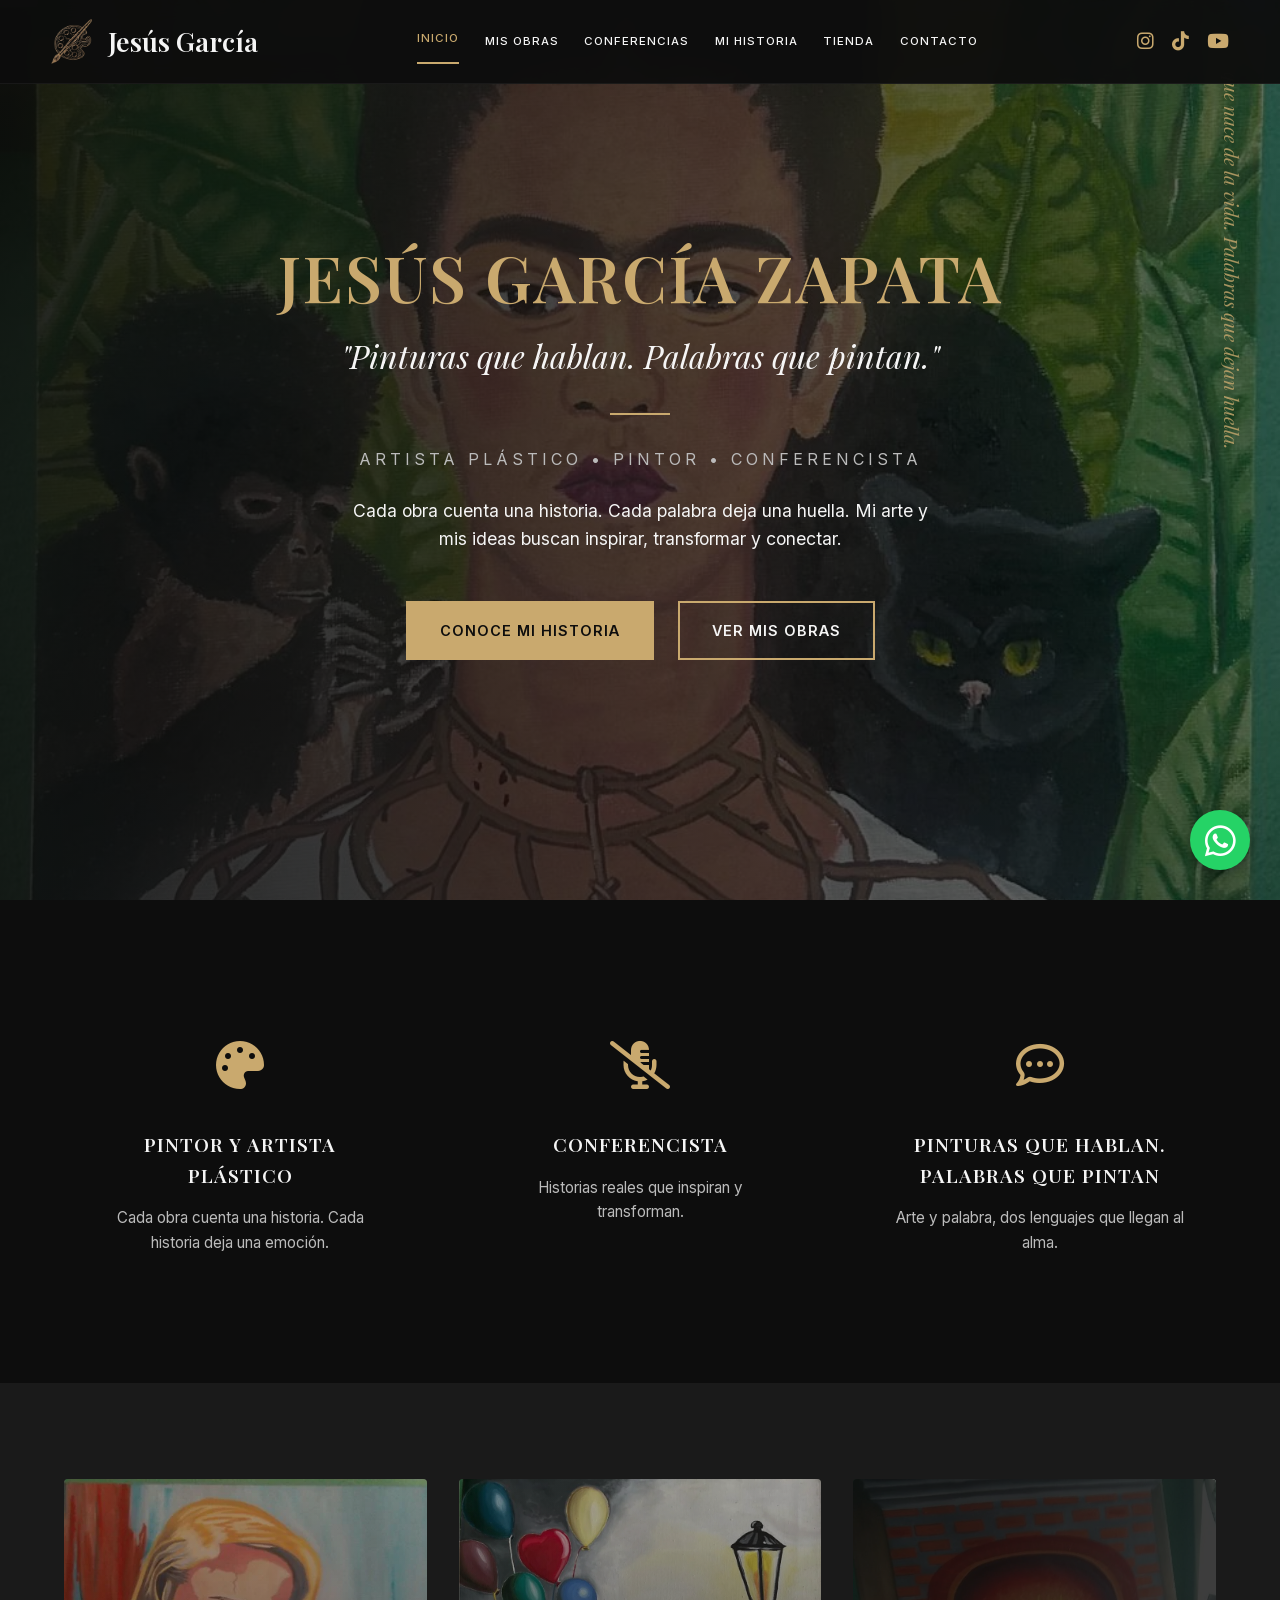
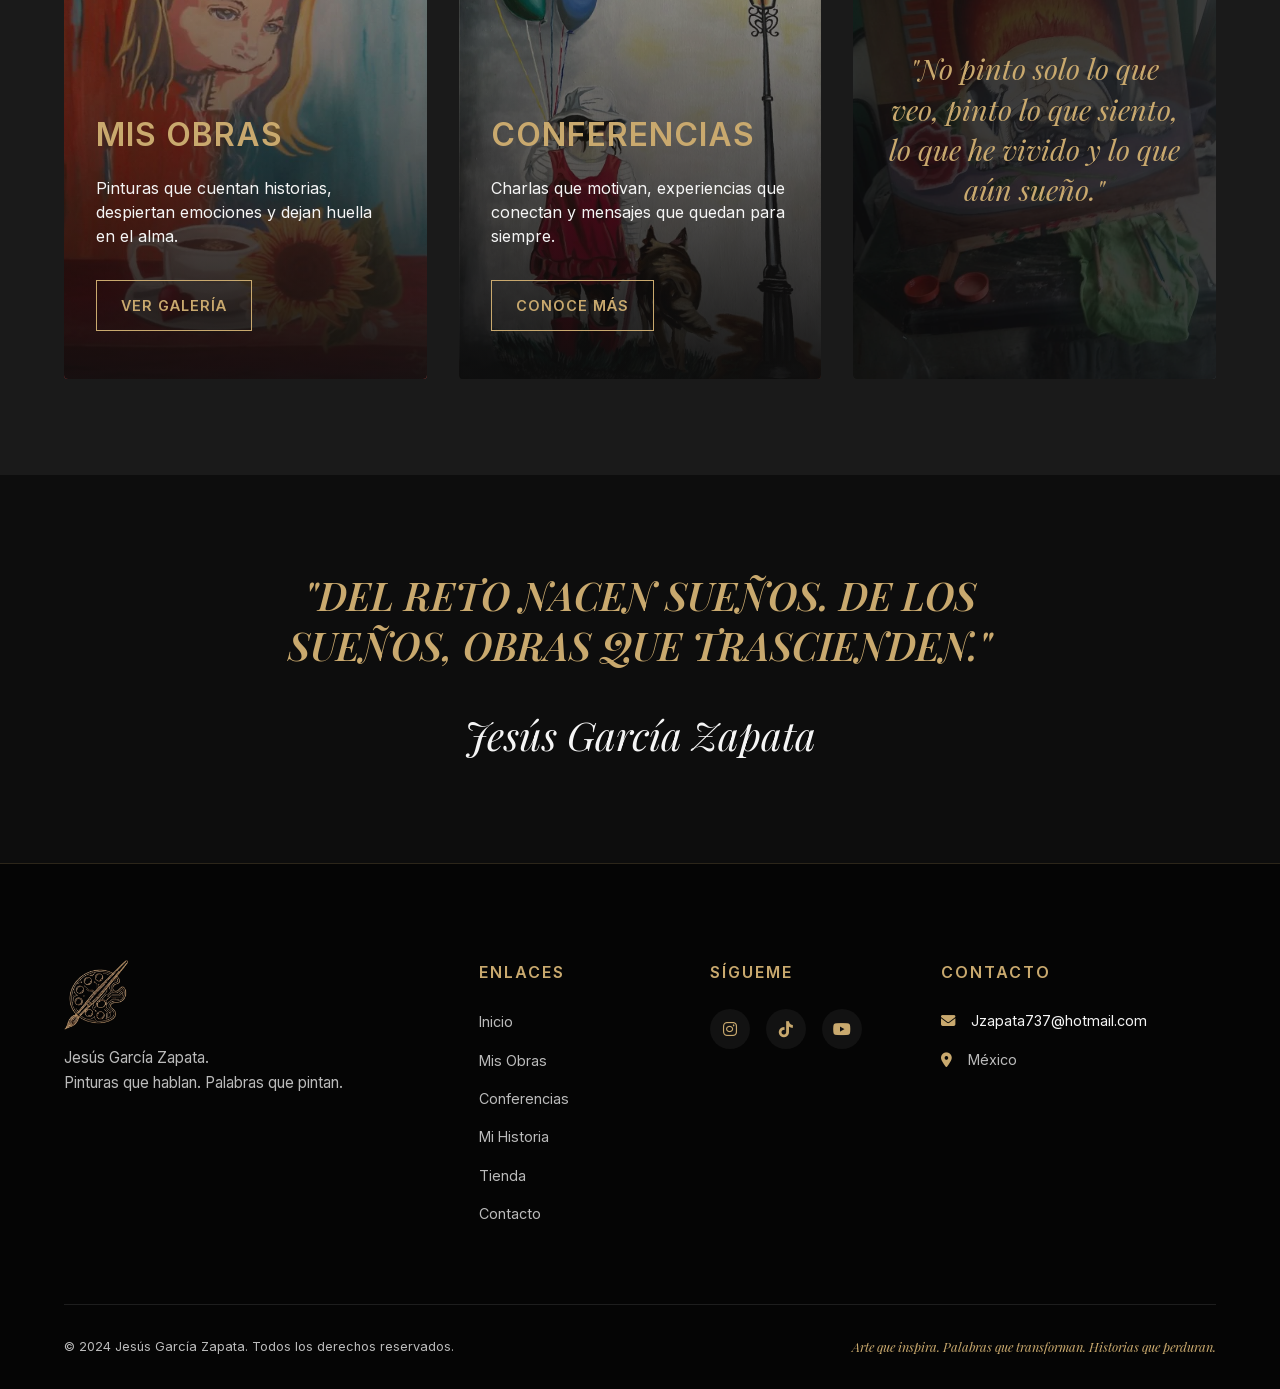
==== commit 9f7d29e2: "Update brand identity with new logo and finalize responsive refinements" ====
--- a/index.html
+++ b/index.html
@@ -32,7 +32,7 @@
     <header class="site-header">
         <div class="header-container">
             <a class="brand" href="index.html" aria-label="JGZ Jesús García - Inicio">
-                <span class="logo" aria-hidden="true">JGZ</span>
+                <img class="logo" src="assets/images/logo/logojgz.png" alt="" width="447" height="493" aria-hidden="true">
                 <span class="brand-name">Jesús García</span>
             </a>
             <nav class="main-nav" id="primary-navigation" aria-label="Navegación principal">
@@ -159,7 +159,7 @@
         <div class="container">
             <div class="footer-grid">
                 <div class="footer-col col-brand">
-                    <div class="footer-logo">JGZ</div>
+                    <div class="footer-logo"><img src="assets/images/logo/logojgz.png" alt="" width="447" height="493" aria-hidden="true"></div>
                     <p class="footer-slogan">Jesús García Zapata.<br>Pinturas que hablan. Palabras que pintan.</p>
                 </div>
                 
--- a/styles.min.css
+++ b/styles.min.css
@@ -1 +1 @@
-@font-face{font-family:'Inter';font-style:normal;font-weight:300 600;font-display:swap;src:url('assets/fonts/inter-latin.woff2') format('woff2')}@font-face{font-family:'Playfair Display';font-style:normal;font-weight:400 700;font-display:swap;src:url('assets/fonts/playfair-latin.woff2') format('woff2')}@font-face{font-family:'Playfair Display';font-style:italic;font-weight:400 600;font-display:swap;src:url('assets/fonts/playfair-italic-latin.woff2') format('woff2')}@font-face{font-family:'Font Awesome 6 Free';font-style:normal;font-weight:900;font-display:block;src:url('assets/fonts/fa-solid-900.woff2') format('woff2')}@font-face{font-family:'Font Awesome 6 Free';font-style:normal;font-weight:400;font-display:block;src:url('assets/fonts/fa-regular-400.woff2') format('woff2')}@font-face{font-family:'Font Awesome 6 Brands';font-style:normal;font-weight:400;font-display:block;src:url('assets/fonts/fa-brands-400.woff2') format('woff2')}.fa-solid,.fa-regular,.fa-brands{-moz-osx-font-smoothing:grayscale;-webkit-font-smoothing:antialiased;display:inline-block;font-style:normal;font-variant:normal;line-height:1;text-rendering:auto}.fa-solid{font-family:'Font Awesome 6 Free';font-weight:900}.fa-regular{font-family:'Font Awesome 6 Free';font-weight:400}.fa-brands{font-family:'Font Awesome 6 Brands';font-weight:400}.fa-bars::before{content:"\f0c9"}.fa-xmark::before{content:"\f00d"}.fa-palette::before{content:"\f53f"}.fa-microphone-lines::before{content:"\f539"}.fa-comment-dots::before{content:"\f4ad"}.fa-envelope::before{content:"\f0e0"}.fa-location-dot::before{content:"\f3c5"}.fa-whatsapp::before{content:"\f232"}.fa-instagram::before{content:"\f16d"}.fa-tiktok::before{content:"\e07b"}.fa-youtube::before{content:"\f167"}.fa-magnifying-glass-plus::before{content:"\f00e"}.fa-handshake::before{content:"\f2b5"}.fa-building-columns::before{content:"\f19c"}.fa-mountain-sun::before{content:"\e52f"}.fa-paintbrush::before{content:"\f1fc"}.fa-lightbulb::before{content:"\f0eb"}:root{--color-bg-dark:#0D0D0D;--color-bg-lighter:#1A1A1A;--color-gold:#C9A96E;--color-gold-hover:#D4AF37;--color-text-main:#F5F5F5;--color-text-muted:#BBBBBB;--color-overlay:rgba(0,0,0,0.75);--font-heading:'Playfair Display',serif;--font-body:'Inter',sans-serif;--space-sm:1rem;--space-md:2rem;--space-lg:4rem;--space-xl:6rem;--transition-fast:0.3s ease;--header-transition-duration:220ms;--header-transition-easing:cubic-bezier(0.22,1,0.36,1);--header-height:clamp(68px,6.5vw,86px);--header-height-scrolled:clamp(62px,5.5vw,76px);--header-padding-x:max(clamp(1rem,4vw,4rem),env(safe-area-inset-left));--header-padding-right:max(clamp(1rem,4vw,4rem),env(safe-area-inset-right))}*{margin:0;padding:0;box-sizing:border-box}body{font-family:var(--font-body);background-color:var(--color-bg-dark);color:var(--color-text-main);line-height:1.6;-webkit-font-smoothing:antialiased;padding-top:calc(var(--header-height)+env(safe-area-inset-top))}img{max-width:100%;height:auto;display:block}a{color:var(--color-text-main);text-decoration:none;transition:color var(--transition-fast)}a:hover{color:var(--color-gold)}.container{width:90%;max-width:1200px;margin:0 auto}h1,h2,h3,h4,h5,h6{font-family:var(--font-heading);font-weight:600}.btn{display:inline-block;padding:1rem 2rem;font-family:var(--font-body);font-weight:600;letter-spacing:1px;text-transform:uppercase;font-size:0.9rem;transition:all var(--transition-fast);cursor:pointer;border:2px solid transparent}.btn-primary{background-color:var(--color-gold);color:var(--color-bg-dark)}.btn-primary:hover{background-color:var(--color-gold-hover);color:var(--color-bg-dark);transform:translateY(-2px)}.btn-secondary{background-color:transparent;color:var(--color-text-main);border-color:var(--color-gold)}.btn-secondary:hover{background-color:var(--color-gold);color:var(--color-bg-dark);transform:translateY(-2px)}.btn-card{background-color:transparent;color:var(--color-gold);border:1px solid var(--color-gold);padding:0.8rem 1.5rem}.btn-card:hover{background-color:var(--color-gold);color:var(--color-bg-dark)}.site-header{position:fixed;top:0;left:0;width:100%;background-color:rgba(13,13,13,0.95);backdrop-filter:blur(10px);-webkit-backdrop-filter:blur(10px);z-index:2000;border-bottom:1px solid rgba(255,255,255,0.05);padding-top:env(safe-area-inset-top);transition:background-color var(--header-transition-duration) var(--header-transition-easing),border-color var(--header-transition-duration) var(--header-transition-easing),box-shadow var(--header-transition-duration) var(--header-transition-easing)}.site-header.is-scrolled{background-color:rgba(13,13,13,0.985);border-bottom-color:rgba(201,169,110,0.18);box-shadow:0 10px 28px rgba(0,0,0,0.28)}.header-container{display:flex;align-items:center;gap:clamp(1rem,2vw,2rem);min-height:var(--header-height);width:100%;max-width:1440px;margin:0 auto;padding:0 var(--header-padding-right) 0 var(--header-padding-x);transition:min-height var(--header-transition-duration) var(--header-transition-easing),gap var(--header-transition-duration) var(--header-transition-easing)}.site-header.is-scrolled .header-container{min-height:var(--header-height-scrolled)}.brand{display:inline-flex;align-items:center;gap:clamp(0.65rem,1.4vw,1rem);min-width:0;flex:0 1 auto;color:var(--color-text-main);white-space:nowrap;transition:gap var(--header-transition-duration) var(--header-transition-easing),color var(--header-transition-duration) var(--header-transition-easing)}.brand:hover{color:var(--color-text-main)}.logo{display:inline-flex;align-items:center;justify-content:center;flex:0 0 auto;font-family:var(--font-heading);font-size:clamp(1.55rem,2.6vw,2rem);color:var(--color-gold);font-style:italic;font-weight:700;line-height:1;transition:font-size var(--header-transition-duration) var(--header-transition-easing),color var(--header-transition-duration) var(--header-transition-easing)}.site-header.is-scrolled .logo{font-size:clamp(1.45rem,2.2vw,1.8rem)}.brand-name{display:inline-block;min-width:0;font-family:var(--font-heading);font-size:clamp(1.25rem,2.1vw,1.7rem);font-weight:600;line-height:1.05;color:var(--color-text-main);transition:font-size var(--header-transition-duration) var(--header-transition-easing),color var(--header-transition-duration) var(--header-transition-easing)}.site-header.is-scrolled .brand-name{font-size:clamp(1.16rem,1.8vw,1.55rem)}.main-nav ul{display:flex;list-style:none;align-items:center;justify-content:center;gap:clamp(1rem,2vw,2.2rem);min-width:0}.main-nav{flex:1 1 auto;min-width:0}.main-nav a{display:inline-flex;align-items:center;min-height:44px;font-size:clamp(0.72rem,0.85vw,0.85rem);font-weight:500;letter-spacing:1px;text-transform:uppercase;white-space:nowrap;outline-offset:8px;transition:color var(--header-transition-duration) var(--header-transition-easing),border-color var(--header-transition-duration) var(--header-transition-easing)}.main-nav a.active{border-bottom:2px solid var(--color-gold);padding-bottom:5px;color:var(--color-gold)}.main-nav a:hover,.main-nav a:focus-visible{color:var(--color-gold)}.brand:focus-visible,.main-nav a:focus-visible,.header-social a:focus-visible,.mobile-menu-btn:focus-visible{outline:2px solid var(--color-gold);outline-offset:6px}.header-social{display:flex;align-items:center;justify-content:flex-end;gap:clamp(0.8rem,1.4vw,1.5rem);flex:0 0 auto}.header-social a{color:var(--color-gold);font-size:1.2rem;outline-offset:6px;transition:color var(--header-transition-duration) var(--header-transition-easing),transform var(--header-transition-duration) var(--header-transition-easing)}.header-social a:hover{color:var(--color-text-main);transform:translateY(-1px)}.mobile-menu-btn{display:none;background:none;border:none;color:var(--color-gold);width:44px;height:44px;flex:0 0 44px;align-items:center;justify-content:center;font-size:1.45rem;cursor:pointer;border-radius:50%;transition:color var(--header-transition-duration) var(--header-transition-easing),background-color var(--header-transition-duration) var(--header-transition-easing),transform var(--header-transition-duration) var(--header-transition-easing)}.mobile-menu-btn:hover{background-color:rgba(201,169,110,0.1)}.mobile-menu-btn[aria-expanded="true"]{background-color:rgba(201,169,110,0.14)}@media (max-width:1180px){.header-container{justify-content:space-between}.brand{flex:1 1 auto;max-width:calc(100% - 56px)}.main-nav{display:none;position:absolute;top:calc(100%+1px);left:0;width:100%;max-height:calc(100svh - var(--header-height) - env(safe-area-inset-top));overflow-y:auto;background-color:rgba(13,13,13,0.985);border-bottom:1px solid rgba(201,169,110,0.3);box-shadow:0 18px 40px rgba(0,0,0,0.35);padding:clamp(1rem,3vw,1.5rem) max(1rem,env(safe-area-inset-right)) clamp(1.3rem,3vw,2rem) max(1rem,env(safe-area-inset-left));opacity:0;transform:translateY(-6px);transition:opacity var(--header-transition-duration) var(--header-transition-easing),transform var(--header-transition-duration) var(--header-transition-easing)}.main-nav.active{display:block;opacity:1;transform:translateY(0)}.main-nav ul{flex-direction:column;align-items:stretch;gap:0;width:min(100%,520px);margin:0 auto}.main-nav li+li{border-top:1px solid rgba(255,255,255,0.08)}.main-nav a{justify-content:center;min-height:48px;font-size:0.9rem;letter-spacing:1.2px;outline-offset:-2px}.main-nav a.active{border-bottom:0;padding-bottom:0}.header-social{display:none}.mobile-menu-btn{display:inline-flex}}@media (prefers-reduced-motion:reduce){.site-header,.header-container,.brand,.logo,.brand-name,.main-nav,.main-nav a,.header-social a,.mobile-menu-btn{transition-duration:0.01ms;animation-duration:0.01ms}}@media (max-width:420px){.brand{gap:0.55rem}.brand-name{font-size:clamp(1.05rem,5vw,1.25rem)}}.hero{position:relative;height:100vh;min-height:600px;display:flex;align-items:center;justify-content:center;background-image:url('assets/images/obras/obra-jesus-garcia-zapata-11.webp');background-size:cover;background-position:center;background-attachment:fixed}.hero-overlay{position:absolute;top:0;left:0;width:100%;height:100%;background:linear-gradient(to right,rgba(13,13,13,0.9) 0%,rgba(13,13,13,0.6) 100%);z-index:1}.hero-content{position:relative;z-index:2;text-align:center;width:min(100%,800px);max-width:800px;padding:0 clamp(1rem,5vw,2rem)}.hero-title{font-size:clamp(3rem,5vw,5rem);color:var(--color-gold);margin-bottom:1rem;letter-spacing:2px;line-height:1.15;text-wrap:balance}.hero-subtitle{font-family:var(--font-heading);font-size:clamp(1.5rem,2.5vw,2.2rem);font-style:italic;margin-bottom:2rem}.hero-divider{width:60px;height:2px;background-color:var(--color-gold);margin:0 auto 2rem auto}.hero-role{font-size:clamp(0.8rem,1.3vw,1rem);letter-spacing:clamp(1.5px,0.4vw,4px);margin-bottom:1.5rem;color:var(--color-text-muted);text-wrap:balance}.hero-description{font-size:1.1rem;margin-bottom:3rem;max-width:600px;margin-left:auto;margin-right:auto}.hero-ctas{display:flex;gap:1.5rem;justify-content:center}.hero-side-text{position:absolute;right:3rem;top:50%;transform:translateY(-50%) rotate(90deg);transform-origin:right center;font-family:var(--font-heading);font-style:italic;color:var(--color-gold);font-size:1.2rem;z-index:2;white-space:nowrap;opacity:0.8}.pillars{padding:var(--space-xl) 0;background-color:var(--color-bg-dark)}.pillars-grid{display:grid;grid-template-columns:repeat(3,1fr);gap:3rem}.pillar-card{text-align:center;padding:2rem;transition:transform var(--transition-fast)}.pillar-card:hover{transform:translateY(-10px)}.pillar-icon{font-size:3rem;color:var(--color-gold);margin-bottom:1.5rem}.pillar-title{font-size:1.2rem;margin-bottom:1rem;letter-spacing:1px}.pillar-text{color:var(--color-text-muted);font-size:0.95rem}.content-cards{padding:var(--space-xl) 0;background-color:var(--color-bg-lighter)}.cards-grid{display:grid;grid-template-columns:repeat(3,1fr);gap:2rem;min-height:500px}.feature-card{position:relative;border-radius:4px;overflow:hidden;display:flex;flex-direction:column;justify-content:flex-end;padding:3rem 2rem;background-size:cover;background-position:center}.card-obras{background-image:url('assets/images/obras/obra-jesus-garcia-zapata-01.webp')}.card-conferencias{background-image:url('assets/images/obras/obra-jesus-garcia-zapata-10.webp')}.card-quote{background-image:url('assets/images/obras/obra-jesus-garcia-zapata-02.webp');justify-content:center}.card-overlay{position:absolute;top:0;left:0;width:100%;height:100%;background:linear-gradient(to top,rgba(13,13,13,0.95) 0%,rgba(13,13,13,0.3) 100%);z-index:1;transition:background var(--transition-fast)}.card-quote .card-overlay{background:rgba(13,13,13,0.8)}.feature-card:hover .card-overlay{background:linear-gradient(to top,rgba(13,13,13,0.95) 0%,rgba(13,13,13,0.5) 100%)}.card-content{position:relative;z-index:2}.card-content.centered{text-align:center}.card-title{font-size:2rem;color:var(--color-gold);margin-bottom:1rem;font-family:var(--font-body);font-weight:700;letter-spacing:1px}.card-text{margin-bottom:2rem;font-size:1rem;line-height:1.5}.quote-text{font-family:var(--font-heading);font-size:1.8rem;font-style:italic;color:var(--color-gold);line-height:1.4}.closing-banner{position:relative;padding:var(--space-xl) 2rem;text-align:center;background-image:url('assets/images/obras/obra-jesus-garcia-zapata-15.webp');background-size:cover;background-position:center;background-attachment:fixed}.banner-overlay{position:absolute;top:0;left:0;width:100%;height:100%;background-color:rgba(13,13,13,0.7);z-index:1}.banner-content{position:relative;z-index:2;max-width:800px;margin:0 auto}.banner-text{font-size:clamp(2rem,3vw,3rem);color:var(--color-gold);font-style:italic;margin-bottom:2rem;line-height:1.3}.banner-signature{font-family:var(--font-heading);font-size:2.5rem;font-style:italic}.site-footer{background-color:#050505;padding:var(--space-xl) 0 2rem 0;border-top:1px solid rgba(201,169,110,0.2)}.footer-grid{display:grid;grid-template-columns:2fr 1fr 1fr 1.5fr;gap:3rem;margin-bottom:4rem}.footer-logo{font-family:var(--font-heading);font-size:2.5rem;color:var(--color-gold);font-style:italic;font-weight:700;margin-bottom:1rem}.footer-slogan{color:var(--color-text-muted);font-size:0.95rem}.footer-heading{font-family:var(--font-body);font-size:1rem;letter-spacing:2px;margin-bottom:1.5rem;color:var(--color-gold)}.col-links ul{list-style:none}.col-links li{margin-bottom:0.8rem}.col-links a{color:var(--color-text-muted);font-size:0.9rem}.col-links a:hover{color:var(--color-gold)}.social-icons{display:flex;gap:1rem}.social-icons a{display:flex;align-items:center;justify-content:center;width:40px;height:40px;border-radius:50%;background-color:rgba(255,255,255,0.05);color:var(--color-gold);transition:all var(--transition-fast)}.social-icons a:hover{background-color:var(--color-gold);color:var(--color-bg-dark)}.contact-item{display:flex;align-items:center;gap:1rem;margin-bottom:1rem;color:var(--color-text-muted);font-size:0.9rem}.contact-item i{color:var(--color-gold)}.footer-bottom{display:flex;justify-content:space-between;align-items:center;padding-top:2rem;border-top:1px solid rgba(255,255,255,0.1);font-size:0.8rem;color:var(--color-text-muted)}.footer-phrase{font-family:var(--font-heading);font-style:italic;color:var(--color-gold)}.whatsapp-float{position:fixed;bottom:30px;right:30px;width:60px;height:60px;background-color:#25D366;color:white;border-radius:50%;display:flex;align-items:center;justify-content:center;font-size:35px;box-shadow:0 4px 10px rgba(0,0,0,0.3);z-index:1000;transition:transform var(--transition-fast)}.whatsapp-float:hover{transform:scale(1.1);color:white}.inner-page{padding-top:0}.page-content{padding:var(--space-md) 0 var(--space-xl) 0}[id]{scroll-margin-top:calc(var(--header-height)+env(safe-area-inset-top)+1rem)}.page-header{text-align:center;margin-bottom:var(--space-lg);padding:0 1rem}.page-title{font-size:clamp(2.5rem,4vw,3.5rem);color:var(--color-gold);margin-bottom:1rem}.page-subtitle{font-size:1.1rem;color:var(--color-text-muted);max-width:600px;margin:0 auto;font-style:italic}.section-title{font-size:2.5rem;color:var(--color-gold);margin-bottom:2rem;font-family:var(--font-heading)}.subsection-title{font-size:1.5rem;color:var(--color-text-main);margin-bottom:1rem}.gallery-filters{display:flex;justify-content:center;gap:1rem;flex-wrap:wrap;margin-bottom:3rem}.filter-btn{background:transparent;border:1px solid rgba(255,255,255,0.2);color:var(--color-text-main);padding:0.5rem 1.2rem;border-radius:20px;cursor:pointer;font-family:var(--font-body);transition:all var(--transition-fast)}.filter-btn:hover,.filter-btn.active{border-color:var(--color-gold);color:var(--color-gold)}.gallery-grid{display:grid;grid-template-columns:repeat(auto-fill,minmax(300px,1fr));gap:2rem}.gallery-item{background:var(--color-bg-lighter);border-radius:4px;overflow:hidden;transition:transform var(--transition-fast)}.gallery-item:hover{transform:translateY(-5px)}.gallery-img-container{position:relative;overflow:hidden;aspect-ratio:4/3}.gallery-img-container img{width:100%;height:100%;object-fit:cover;transition:transform 0.5s ease}.gallery-item:hover .gallery-img-container img{transform:scale(1.05)}.gallery-hover{position:absolute;top:0;left:0;width:100%;height:100%;background:rgba(13,13,13,0.7);display:flex;align-items:center;justify-content:center;opacity:0;transition:opacity var(--transition-fast);font-size:2rem;color:var(--color-gold);cursor:zoom-in}.gallery-item:hover .gallery-hover{opacity:1}.gallery-info{padding:1.5rem}.gallery-item-title{font-size:1.2rem;margin-bottom:0.5rem;font-family:var(--font-body)}.gallery-item-meta{font-size:0.85rem;color:var(--color-text-muted);margin-bottom:1rem}.status-badge{display:inline-block;padding:0.3rem 0.8rem;font-size:0.75rem;border-radius:20px;font-weight:600;text-transform:uppercase}.status-available{background-color:rgba(201,169,110,0.1);color:var(--color-gold);border:1px solid var(--color-gold)}.status-sold{background-color:rgba(255,255,255,0.05);color:var(--color-text-muted);border:1px solid rgba(255,255,255,0.2)}.status-exhibition{background-color:rgba(52,152,219,0.1);color:#3498db;border:1px solid #3498db}.hero-internal{position:relative;height:60vh;min-height:400px;display:flex;align-items:center;justify-content:center;background-size:cover;background-position:center;text-align:center;margin-top:-100px;margin-bottom:var(--space-lg)}.topics-grid{display:grid;grid-template-columns:repeat(auto-fit,minmax(280px,1fr));gap:2rem;margin-bottom:var(--space-xl)}.topic-card{background:var(--color-bg-lighter);padding:2rem;border-radius:4px;border-top:3px solid var(--color-gold)}.topic-icon{font-size:2.5rem;color:var(--color-gold);margin-bottom:1.5rem}.topic-card h3{margin-bottom:1rem;font-family:var(--font-body)}.topic-card p{color:var(--color-text-muted);font-size:0.95rem}.videos-grid{display:grid;grid-template-columns:repeat(auto-fit,minmax(400px,1fr));gap:2rem;margin-bottom:var(--space-xl)}.video-wrapper{aspect-ratio:16/9;background:#000;border-radius:4px;overflow:hidden}.video-placeholder{width:100%;height:100%;display:flex;flex-direction:column;align-items:center;justify-content:center;color:var(--color-text-muted);background:#111}.video-placeholder i{font-size:4rem;color:#FF0000;margin-bottom:1rem}.cta-box{background:linear-gradient(135deg,var(--color-bg-lighter) 0%,#111 100%);padding:4rem 2rem;text-align:center;border-radius:4px;border:1px solid rgba(201,169,110,0.2)}.cta-box h2{font-size:2.5rem;color:var(--color-gold);margin-bottom:1rem}.cta-box p{font-size:1.1rem;margin-bottom:2rem;max-width:600px;margin-left:auto;margin-right:auto}.about-grid{display:grid;grid-template-columns:1fr 1fr;gap:4rem;align-items:center;margin-bottom:var(--space-xl)}.about-image img{border-radius:4px;box-shadow:20px 20px 0 rgba(201,169,110,0.1)}.about-text p{margin-bottom:1.5rem;font-size:1.05rem;color:#CCC}.timeline-section{background:var(--color-bg-lighter);padding:4rem 2rem;border-radius:4px;margin-bottom:var(--space-lg)}.timeline{max-width:800px;margin:0 auto;position:relative}.timeline::before{content:'';position:absolute;left:50%;top:0;bottom:0;width:2px;background:var(--color-gold);transform:translateX(-50%);opacity:0.3}.timeline-item{display:flex;justify-content:space-between;align-items:center;margin-bottom:3rem;position:relative}.timeline-year{width:45%;text-align:right;font-family:var(--font-heading);font-size:2rem;color:var(--color-gold);padding-right:2rem}.timeline-item:nth-child(even) .timeline-year{order:2;text-align:left;padding-right:0;padding-left:2rem}.timeline-content{width:45%;padding-left:2rem;background:rgba(255,255,255,0.03);padding:1.5rem;border-radius:4px}.timeline-item:nth-child(even) .timeline-content{order:1;padding-left:1.5rem;text-align:right}.about-closing-quote{text-align:center;padding:3rem 0}.about-closing-quote p{font-family:var(--font-heading);font-size:2rem;font-style:italic;color:var(--color-gold)}.shop-grid{display:grid;grid-template-columns:repeat(auto-fill,minmax(350px,1fr));gap:3rem;margin-bottom:var(--space-xl)}.product-card{background:var(--color-bg-lighter);border-radius:4px;overflow:hidden}.product-image{position:relative;aspect-ratio:1/1;background:#000}.product-image img{width:100%;height:100%;object-fit:cover}.product-badges{position:absolute;top:1rem;right:1rem}.badge.unique{background:var(--color-gold);color:var(--color-bg-dark);padding:0.4rem 1rem;font-size:0.75rem;font-weight:700;text-transform:uppercase;border-radius:2px}.product-details{padding:2rem}.product-title{font-size:1.5rem;margin-bottom:0.5rem;font-family:var(--font-body)}.product-meta{color:var(--color-text-muted);font-size:0.9rem;margin-bottom:1.5rem}.product-price{margin-bottom:2rem}.price-value{font-size:1.8rem;color:var(--color-gold);font-weight:600}.price-consult{font-size:1.2rem;color:var(--color-text-main);font-style:italic}.product-actions{display:flex;flex-direction:column;gap:1rem}.product-actions .btn{width:100%;text-align:center}.offer-link{text-align:center;font-size:0.85rem;color:var(--color-text-muted);text-decoration:underline}.shop-info-bar{display:grid;grid-template-columns:repeat(3,1fr);background:var(--color-bg-lighter);padding:2rem;border-radius:4px;gap:2rem}.shop-info-bar .info-item{display:flex;align-items:center;justify-content:center;gap:1rem;color:var(--color-gold)}.contact-grid{display:grid;grid-template-columns:1fr 1.5fr;gap:4rem}.contact-info p{color:var(--color-text-muted);margin-bottom:2rem}.contact-info .contact-item{font-size:1.1rem;margin-bottom:1.5rem}.contact-info .contact-item i{font-size:1.5rem;width:30px}.contact-form-container{background:var(--color-bg-lighter);padding:3rem;border-radius:4px}.form-group{margin-bottom:1.5rem}.form-row{display:grid;grid-template-columns:1fr 1fr;gap:1.5rem}.contact-form label{display:block;margin-bottom:0.5rem;font-size:0.9rem;color:var(--color-text-muted)}.contact-form input,.contact-form select,.contact-form textarea{width:100%;background:rgba(0,0,0,0.5);border:1px solid rgba(255,255,255,0.1);padding:1rem;color:var(--color-text-main);font-family:var(--font-body);border-radius:2px;transition:border-color var(--transition-fast)}.contact-form input:focus,.contact-form select:focus,.contact-form textarea:focus{outline:none;border-color:var(--color-gold)}.btn-submit{width:100%;margin-top:1rem}@media (max-width:900px){.about-grid,.contact-grid{grid-template-columns:1fr}.timeline::before{left:0}.timeline-item{flex-direction:column;align-items:flex-start}.timeline-year,.timeline-content{width:100%;text-align:left !important;padding-left:2rem !important;padding-right:0 !important}.timeline-year{margin-bottom:1rem}.shop-info-bar{grid-template-columns:1fr}.videos-grid{grid-template-columns:1fr}}@media (max-width:1024px){.hero-side-text{display:none}.pillars-grid{gap:1.5rem}}@media (max-width:900px){.cards-grid{grid-template-columns:1fr}.feature-card{min-height:400px}.footer-grid{grid-template-columns:1fr 1fr}}@media (max-width:768px){.hero{background-attachment:scroll}.hero-content{padding-inline:clamp(1rem,6vw,1.75rem)}.hero-title{max-width:9ch;margin-left:auto;margin-right:auto;font-size:clamp(2rem,8.5vw,3rem);letter-spacing:0.02em;line-height:1.1;text-wrap:auto}.hero-subtitle{max-width:18ch;margin-left:auto;margin-right:auto;font-size:clamp(1.25rem,5.8vw,1.8rem)}.hero-role{max-width:28ch;margin-left:auto;margin-right:auto}.hero-description{max-width:31ch;font-size:clamp(0.95rem,4vw,1.05rem)}.hero-ctas{flex-direction:column;width:100%}.hero-ctas .btn{width:100%;padding-inline:1rem;text-align:center}.pillars-grid{grid-template-columns:1fr}.footer-grid{grid-template-columns:1fr;text-align:center}.social-icons{justify-content:center}.contact-item{justify-content:center}.footer-bottom{flex-direction:column;gap:1rem;text-align:center}}.framed-portrait{border:8px solid var(--gray-medium);box-shadow:0 10px 30px rgba(0,0,0,0.5);border-radius:4px;padding:10px;background:var(--bg-dark)}.lightbox-modal{display:none;position:fixed;z-index:9999;left:0;top:0;width:100%;height:100%;background-color:rgba(0,0,0,0.9);align-items:center;justify-content:center;opacity:0;transition:opacity 0.3s ease}.lightbox-modal.active{display:flex;opacity:1}.lightbox-content{max-width:90%;max-height:90vh;object-fit:contain;box-shadow:0 0 20px rgba(0,0,0,0.8);border-radius:4px;border:2px solid var(--accent-gold)}.lightbox-close{position:absolute;top:20px;right:30px;color:var(--white);font-size:40px;font-weight:bold;cursor:pointer;transition:color 0.3s ease;z-index:10000}.lightbox-close:hover{color:var(--primary-color)}html,body{overflow-x:hidden;width:100%}@media (max-width:768px){.gallery-grid{grid-template-columns:repeat(auto-fill,minmax(250px,1fr));gap:1rem}.topics-grid{grid-template-columns:1fr}}@media (max-width:480px){.gallery-grid{grid-template-columns:1fr}.page-title{font-size:2rem}}
+@font-face{font-family:'Inter';font-style:normal;font-weight:300 600;font-display:swap;src:url('assets/fonts/inter-latin.woff2') format('woff2')}@font-face{font-family:'Playfair Display';font-style:normal;font-weight:400 700;font-display:swap;src:url('assets/fonts/playfair-latin.woff2') format('woff2')}@font-face{font-family:'Playfair Display';font-style:italic;font-weight:400 600;font-display:swap;src:url('assets/fonts/playfair-italic-latin.woff2') format('woff2')}@font-face{font-family:'Font Awesome 6 Free';font-style:normal;font-weight:900;font-display:block;src:url('assets/fonts/fa-solid-900.woff2') format('woff2')}@font-face{font-family:'Font Awesome 6 Free';font-style:normal;font-weight:400;font-display:block;src:url('assets/fonts/fa-regular-400.woff2') format('woff2')}@font-face{font-family:'Font Awesome 6 Brands';font-style:normal;font-weight:400;font-display:block;src:url('assets/fonts/fa-brands-400.woff2') format('woff2')}.fa-solid,.fa-regular,.fa-brands{-moz-osx-font-smoothing:grayscale;-webkit-font-smoothing:antialiased;display:inline-block;font-style:normal;font-variant:normal;line-height:1;text-rendering:auto}.fa-solid{font-family:'Font Awesome 6 Free';font-weight:900}.fa-regular{font-family:'Font Awesome 6 Free';font-weight:400}.fa-brands{font-family:'Font Awesome 6 Brands';font-weight:400}.fa-bars::before{content:"\f0c9"}.fa-xmark::before{content:"\f00d"}.fa-palette::before{content:"\f53f"}.fa-microphone-lines::before{content:"\f539"}.fa-comment-dots::before{content:"\f4ad"}.fa-envelope::before{content:"\f0e0"}.fa-location-dot::before{content:"\f3c5"}.fa-whatsapp::before{content:"\f232"}.fa-instagram::before{content:"\f16d"}.fa-tiktok::before{content:"\e07b"}.fa-youtube::before{content:"\f167"}.fa-magnifying-glass-plus::before{content:"\f00e"}.fa-handshake::before{content:"\f2b5"}.fa-building-columns::before{content:"\f19c"}.fa-mountain-sun::before{content:"\e52f"}.fa-paintbrush::before{content:"\f1fc"}.fa-lightbulb::before{content:"\f0eb"}:root{--color-bg-dark:#0D0D0D;--color-bg-lighter:#1A1A1A;--color-gold:#C9A96E;--color-gold-hover:#D4AF37;--color-text-main:#F5F5F5;--color-text-muted:#BBBBBB;--color-overlay:rgba(0,0,0,0.75);--font-heading:'Playfair Display',serif;--font-body:'Inter',sans-serif;--space-sm:1rem;--space-md:2rem;--space-lg:4rem;--space-xl:6rem;--transition-fast:0.3s ease;--header-transition-duration:220ms;--header-transition-easing:cubic-bezier(0.22,1,0.36,1);--header-height:clamp(68px,6.5vw,86px);--header-height-scrolled:clamp(62px,5.5vw,76px);--header-padding-x:max(clamp(1rem,4vw,4rem),env(safe-area-inset-left));--header-padding-right:max(clamp(1rem,4vw,4rem),env(safe-area-inset-right))}*{margin:0;padding:0;box-sizing:border-box}body{font-family:var(--font-body);background-color:var(--color-bg-dark);color:var(--color-text-main);line-height:1.6;-webkit-font-smoothing:antialiased;padding-top:0}img{max-width:100%;height:auto;display:block}a{color:var(--color-text-main);text-decoration:none;transition:color var(--transition-fast)}a:hover{color:var(--color-gold)}.container{width:90%;max-width:1200px;margin:0 auto}h1,h2,h3,h4,h5,h6{font-family:var(--font-heading);font-weight:600}.btn{display:inline-block;padding:1rem 2rem;font-family:var(--font-body);font-weight:600;letter-spacing:1px;text-transform:uppercase;font-size:0.9rem;transition:all var(--transition-fast);cursor:pointer;border:2px solid transparent}.btn-primary{background-color:var(--color-gold);color:var(--color-bg-dark)}.btn-primary:hover{background-color:var(--color-gold-hover);color:var(--color-bg-dark);transform:translateY(-2px)}.btn-secondary{background-color:transparent;color:var(--color-text-main);border-color:var(--color-gold)}.btn-secondary:hover{background-color:var(--color-gold);color:var(--color-bg-dark);transform:translateY(-2px)}.btn-card{background-color:transparent;color:var(--color-gold);border:1px solid var(--color-gold);padding:0.8rem 1.5rem}.btn-card:hover{background-color:var(--color-gold);color:var(--color-bg-dark)}.site-header{position:fixed;top:0;left:0;width:100%;background-color:rgba(13,13,13,0.95);backdrop-filter:blur(10px);-webkit-backdrop-filter:blur(10px);z-index:2000;border-bottom:1px solid rgba(255,255,255,0.05);padding-top:env(safe-area-inset-top);transition:background-color var(--header-transition-duration) var(--header-transition-easing),border-color var(--header-transition-duration) var(--header-transition-easing),box-shadow var(--header-transition-duration) var(--header-transition-easing)}.site-header.is-scrolled{background-color:rgba(13,13,13,0.985);border-bottom-color:rgba(201,169,110,0.18);box-shadow:0 10px 28px rgba(0,0,0,0.28)}.header-container{display:flex;align-items:center;gap:clamp(1rem,2vw,2rem);min-height:var(--header-height);width:100%;max-width:1440px;margin:0 auto;padding:0 var(--header-padding-right) 0 var(--header-padding-x);transition:min-height var(--header-transition-duration) var(--header-transition-easing),gap var(--header-transition-duration) var(--header-transition-easing)}.site-header.is-scrolled .header-container{min-height:var(--header-height-scrolled)}.brand{display:inline-flex;align-items:center;gap:clamp(0.65rem,1.4vw,1rem);min-width:0;flex:0 1 auto;color:var(--color-text-main);white-space:nowrap;transition:gap var(--header-transition-duration) var(--header-transition-easing),color var(--header-transition-duration) var(--header-transition-easing)}.brand:hover{color:var(--color-text-main)}.logo{display:block;flex:0 0 auto;width:auto;height:clamp(2.25rem,3.5vw,2.8rem);object-fit:contain;transition:height var(--header-transition-duration) var(--header-transition-easing)}.site-header.is-scrolled .logo{height:clamp(2.1rem,3vw,2.55rem)}.brand-name{display:inline-block;min-width:0;font-family:var(--font-heading);font-size:clamp(1.25rem,2.1vw,1.7rem);font-weight:600;line-height:1.05;color:var(--color-text-main);transition:font-size var(--header-transition-duration) var(--header-transition-easing),color var(--header-transition-duration) var(--header-transition-easing)}.site-header.is-scrolled .brand-name{font-size:clamp(1.16rem,1.8vw,1.55rem)}.main-nav ul{display:flex;list-style:none;align-items:center;justify-content:center;gap:clamp(1rem,2vw,2.2rem);min-width:0}.main-nav{flex:1 1 auto;min-width:0}.main-nav a{display:inline-flex;align-items:center;min-height:44px;font-size:clamp(0.72rem,0.85vw,0.85rem);font-weight:500;letter-spacing:1px;text-transform:uppercase;white-space:nowrap;outline-offset:8px;transition:color var(--header-transition-duration) var(--header-transition-easing),border-color var(--header-transition-duration) var(--header-transition-easing)}.main-nav a.active{border-bottom:2px solid var(--color-gold);padding-bottom:5px;color:var(--color-gold)}.main-nav a:hover,.main-nav a:focus-visible{color:var(--color-gold)}.brand:focus-visible,.main-nav a:focus-visible,.header-social a:focus-visible,.mobile-menu-btn:focus-visible{outline:2px solid var(--color-gold);outline-offset:6px}.header-social{display:flex;align-items:center;justify-content:flex-end;gap:clamp(0.8rem,1.4vw,1.5rem);flex:0 0 auto}.header-social a{color:var(--color-gold);font-size:1.2rem;outline-offset:6px;transition:color var(--header-transition-duration) var(--header-transition-easing),transform var(--header-transition-duration) var(--header-transition-easing)}.header-social a:hover{color:var(--color-text-main);transform:translateY(-1px)}.mobile-menu-btn{display:none;background:none;border:none;color:var(--color-gold);width:44px;height:44px;flex:0 0 44px;align-items:center;justify-content:center;font-size:1.45rem;cursor:pointer;border-radius:50%;transition:color var(--header-transition-duration) var(--header-transition-easing),background-color var(--header-transition-duration) var(--header-transition-easing),transform var(--header-transition-duration) var(--header-transition-easing)}.mobile-menu-btn:hover{background-color:rgba(201,169,110,0.1)}.mobile-menu-btn[aria-expanded="true"]{background-color:rgba(201,169,110,0.14)}@media (max-width:1180px){.header-container{justify-content:space-between}.brand{flex:1 1 auto;max-width:calc(100% - 56px)}.main-nav{display:none;position:absolute;top:calc(100% + 1px);left:0;width:100%;max-height:calc(100svh - var(--header-height) - env(safe-area-inset-top));overflow-y:auto;background-color:rgba(13,13,13,0.985);border-bottom:1px solid rgba(201,169,110,0.3);box-shadow:0 18px 40px rgba(0,0,0,0.35);padding:clamp(1rem,3vw,1.5rem) max(1rem,env(safe-area-inset-right)) clamp(1.3rem,3vw,2rem) max(1rem,env(safe-area-inset-left));opacity:0;transform:translateY(-6px);transition:opacity var(--header-transition-duration) var(--header-transition-easing),transform var(--header-transition-duration) var(--header-transition-easing)}.main-nav.active{display:block;opacity:1;transform:translateY(0)}.main-nav ul{flex-direction:column;align-items:stretch;gap:0;width:min(100%,520px);margin:0 auto}.main-nav li + li{border-top:1px solid rgba(255,255,255,0.08)}.main-nav a{justify-content:center;min-height:48px;font-size:0.9rem;letter-spacing:1.2px;outline-offset:-2px}.main-nav a.active{border-bottom:0;padding-bottom:0}.header-social{display:none}.mobile-menu-btn{display:inline-flex}}@media (prefers-reduced-motion:reduce){.site-header,.header-container,.brand,.logo,.brand-name,.main-nav,.main-nav a,.header-social a,.mobile-menu-btn{transition-duration:0.01ms;animation-duration:0.01ms}}@media (max-width:420px){.brand{gap:0.55rem}.brand-name{font-size:clamp(1.05rem,5vw,1.25rem)}}.hero{position:relative;height:100vh;min-height:600px;display:flex;align-items:center;justify-content:center;background-image:url('assets/images/obras/obra-jesus-garcia-zapata-11.webp');background-size:cover;background-position:center;background-attachment:fixed}.hero-overlay{position:absolute;top:0;left:0;width:100%;height:100%;background:linear-gradient(to right,rgba(13,13,13,0.9) 0%,rgba(13,13,13,0.6) 100%);z-index:1}.hero-content{position:relative;z-index:2;text-align:center;width:min(100%,800px);max-width:800px;padding:0 clamp(1rem,5vw,2rem)}.hero-title{font-size:clamp(3rem,5vw,5rem);color:var(--color-gold);margin-bottom:1rem;letter-spacing:2px;line-height:1.15;text-wrap:balance}.hero-subtitle{font-family:var(--font-heading);font-size:clamp(1.5rem,2.5vw,2.2rem);font-style:italic;margin-bottom:2rem}.hero-divider{width:60px;height:2px;background-color:var(--color-gold);margin:0 auto 2rem auto}.hero-role{font-size:clamp(0.8rem,1.3vw,1rem);letter-spacing:clamp(1.5px,0.4vw,4px);margin-bottom:1.5rem;color:var(--color-text-muted);text-wrap:balance}.hero-description{font-size:1.1rem;margin-bottom:3rem;max-width:600px;margin-left:auto;margin-right:auto}.hero-ctas{display:flex;gap:1.5rem;justify-content:center}.hero-side-text{position:absolute;right:3rem;top:50%;transform:translateY(-50%) rotate(90deg);transform-origin:right center;font-family:var(--font-heading);font-style:italic;color:var(--color-gold);font-size:1.2rem;z-index:2;white-space:nowrap;opacity:0.8}.pillars{padding:var(--space-xl) 0;background-color:var(--color-bg-dark)}.pillars-grid{display:grid;grid-template-columns:repeat(3,1fr);gap:3rem}.pillar-card{text-align:center;padding:2rem;transition:transform var(--transition-fast)}.pillar-card:hover{transform:translateY(-10px)}.pillar-icon{font-size:3rem;color:var(--color-gold);margin-bottom:1.5rem}.pillar-title{font-size:1.2rem;margin-bottom:1rem;letter-spacing:1px}.pillar-text{color:var(--color-text-muted);font-size:0.95rem}.content-cards{padding:var(--space-xl) 0;background-color:var(--color-bg-lighter)}.cards-grid{display:grid;grid-template-columns:repeat(3,1fr);gap:2rem;min-height:500px}.feature-card{position:relative;border-radius:4px;overflow:hidden;display:flex;flex-direction:column;justify-content:flex-end;padding:3rem 2rem;background-size:cover;background-position:center}.card-obras{background-image:url('assets/images/obras/obra-jesus-garcia-zapata-01.webp')}.card-conferencias{background-image:url('assets/images/obras/obra-jesus-garcia-zapata-10.webp')}.card-quote{background-image:url('assets/images/obras/obra-jesus-garcia-zapata-02.webp');justify-content:center}.card-overlay{position:absolute;top:0;left:0;width:100%;height:100%;background:linear-gradient(to top,rgba(13,13,13,0.95) 0%,rgba(13,13,13,0.3) 100%);z-index:1;transition:background var(--transition-fast)}.card-quote .card-overlay{background:rgba(13,13,13,0.8)}.feature-card:hover .card-overlay{background:linear-gradient(to top,rgba(13,13,13,0.95) 0%,rgba(13,13,13,0.5) 100%)}.card-content{position:relative;z-index:2}.card-content.centered{text-align:center}.card-title{font-size:2rem;color:var(--color-gold);margin-bottom:1rem;font-family:var(--font-body);font-weight:700;letter-spacing:1px}.card-text{margin-bottom:2rem;font-size:1rem;line-height:1.5}.quote-text{font-family:var(--font-heading);font-size:1.8rem;font-style:italic;color:var(--color-gold);line-height:1.4}.closing-banner{position:relative;padding:var(--space-xl) 2rem;text-align:center;background-image:url('assets/images/obras/obra-jesus-garcia-zapata-15.webp');background-size:cover;background-position:center;background-attachment:fixed}.banner-overlay{position:absolute;top:0;left:0;width:100%;height:100%;background-color:rgba(13,13,13,0.7);z-index:1}.banner-content{position:relative;z-index:2;max-width:800px;margin:0 auto}.banner-text{font-size:clamp(2rem,3vw,3rem);color:var(--color-gold);font-style:italic;margin-bottom:2rem;line-height:1.3}.banner-signature{font-family:var(--font-heading);font-size:2.5rem;font-style:italic}.site-footer{background-color:#050505;padding:var(--space-xl) 0 2rem 0;border-top:1px solid rgba(201,169,110,0.2)}.footer-grid{display:grid;grid-template-columns:2fr 1fr 1fr 1.5fr;gap:3rem;margin-bottom:4rem}.footer-logo{margin-bottom:1rem}.footer-logo img{width:clamp(3rem,5vw,4rem);height:auto}.footer-slogan{color:var(--color-text-muted);font-size:0.95rem}.footer-heading{font-family:var(--font-body);font-size:1rem;letter-spacing:2px;margin-bottom:1.5rem;color:var(--color-gold)}.col-links ul{list-style:none}.col-links li{margin-bottom:0.8rem}.col-links a{color:var(--color-text-muted);font-size:0.9rem}.col-links a:hover{color:var(--color-gold)}.social-icons{display:flex;gap:1rem}.social-icons a{display:flex;align-items:center;justify-content:center;width:40px;height:40px;border-radius:50%;background-color:rgba(255,255,255,0.05);color:var(--color-gold);transition:all var(--transition-fast)}.social-icons a:hover{background-color:var(--color-gold);color:var(--color-bg-dark)}.contact-item{display:flex;align-items:center;gap:1rem;margin-bottom:1rem;color:var(--color-text-muted);font-size:0.9rem}.contact-item i{color:var(--color-gold)}.footer-bottom{display:flex;justify-content:space-between;align-items:center;padding-top:2rem;border-top:1px solid rgba(255,255,255,0.1);font-size:0.8rem;color:var(--color-text-muted)}.footer-phrase{font-family:var(--font-heading);font-style:italic;color:var(--color-gold)}.whatsapp-float{position:fixed;bottom:30px;right:30px;width:60px;height:60px;background-color:#25D366;color:white;border-radius:50%;display:flex;align-items:center;justify-content:center;font-size:35px;box-shadow:0 4px 10px rgba(0,0,0,0.3);z-index:1000;transition:transform var(--transition-fast)}.whatsapp-float:hover{transform:scale(1.1);color:white}.inner-page{padding-top:calc(var(--header-height) + env(safe-area-inset-top))}.page-content{padding:var(--space-md) 0 var(--space-xl) 0}[id]{scroll-margin-top:calc(var(--header-height) + env(safe-area-inset-top) + 1rem)}.page-header{text-align:center;margin-bottom:var(--space-lg);padding:0 1rem}.page-title{font-size:clamp(2.5rem,4vw,3.5rem);color:var(--color-gold);margin-bottom:1rem}.page-subtitle{font-size:1.1rem;color:var(--color-text-muted);max-width:600px;margin:0 auto;font-style:italic}.section-title{font-size:2.5rem;color:var(--color-gold);margin-bottom:2rem;font-family:var(--font-heading)}.subsection-title{font-size:1.5rem;color:var(--color-text-main);margin-bottom:1rem}.gallery-filters{display:flex;justify-content:center;gap:1rem;flex-wrap:wrap;margin-bottom:3rem}.filter-btn{background:transparent;border:1px solid rgba(255,255,255,0.2);color:var(--color-text-main);padding:0.5rem 1.2rem;border-radius:20px;cursor:pointer;font-family:var(--font-body);transition:all var(--transition-fast)}.filter-btn:hover,.filter-btn.active{border-color:var(--color-gold);color:var(--color-gold)}.gallery-grid{display:grid;grid-template-columns:repeat(auto-fill,minmax(300px,1fr));gap:2rem}.gallery-item{background:var(--color-bg-lighter);border-radius:4px;overflow:hidden;transition:transform var(--transition-fast)}.gallery-item:hover{transform:translateY(-5px)}.gallery-img-container{position:relative;overflow:hidden;aspect-ratio:4/3}.gallery-img-container img{width:100%;height:100%;object-fit:cover;transition:transform 0.5s ease}.gallery-item:hover .gallery-img-container img{transform:scale(1.05)}.gallery-hover{position:absolute;top:0;left:0;width:100%;height:100%;background:rgba(13,13,13,0.7);display:flex;align-items:center;justify-content:center;opacity:0;transition:opacity var(--transition-fast);font-size:2rem;color:var(--color-gold);cursor:zoom-in}.gallery-item:hover .gallery-hover{opacity:1}.gallery-info{padding:1.5rem}.gallery-item-title{font-size:1.2rem;margin-bottom:0.5rem;font-family:var(--font-body)}.gallery-item-meta{font-size:0.85rem;color:var(--color-text-muted);margin-bottom:1rem}.status-badge{display:inline-block;padding:0.3rem 0.8rem;font-size:0.75rem;border-radius:20px;font-weight:600;text-transform:uppercase}.status-available{background-color:rgba(201,169,110,0.1);color:var(--color-gold);border:1px solid var(--color-gold)}.status-sold{background-color:rgba(255,255,255,0.05);color:var(--color-text-muted);border:1px solid rgba(255,255,255,0.2)}.status-exhibition{background-color:rgba(52,152,219,0.1);color:#3498db;border:1px solid #3498db}.hero-internal{position:relative;height:60vh;min-height:400px;display:flex;align-items:center;justify-content:center;background-size:cover;background-position:center;text-align:center;margin-bottom:var(--space-lg)}.topics-grid{display:grid;grid-template-columns:repeat(auto-fit,minmax(280px,1fr));gap:2rem;margin-bottom:var(--space-xl)}.topic-card{background:var(--color-bg-lighter);padding:2rem;border-radius:4px;border-top:3px solid var(--color-gold)}.topic-icon{font-size:2.5rem;color:var(--color-gold);margin-bottom:1.5rem}.topic-card h3{margin-bottom:1rem;font-family:var(--font-body)}.topic-card p{color:var(--color-text-muted);font-size:0.95rem}.videos-grid{display:grid;grid-template-columns:repeat(auto-fit,minmax(400px,1fr));gap:2rem;margin-bottom:var(--space-xl)}.video-wrapper{aspect-ratio:16/9;background:#000;border-radius:4px;overflow:hidden}.video-placeholder{width:100%;height:100%;display:flex;flex-direction:column;align-items:center;justify-content:center;color:var(--color-text-muted);background:#111}.video-placeholder i{font-size:4rem;color:#FF0000;margin-bottom:1rem}.cta-box{background:linear-gradient(135deg,var(--color-bg-lighter) 0%,#111 100%);padding:4rem 2rem;text-align:center;border-radius:4px;border:1px solid rgba(201,169,110,0.2)}.cta-box h2{font-size:2.5rem;color:var(--color-gold);margin-bottom:1rem}.cta-box p{font-size:1.1rem;margin-bottom:2rem;max-width:600px;margin-left:auto;margin-right:auto}.about-grid{display:grid;grid-template-columns:1fr 1fr;gap:4rem;align-items:center;margin-bottom:var(--space-xl)}.about-image img{border-radius:4px;box-shadow:20px 20px 0 rgba(201,169,110,0.1)}.about-text p{margin-bottom:1.5rem;font-size:1.05rem;color:#CCC}.timeline-section{background:var(--color-bg-lighter);padding:4rem 2rem;border-radius:4px;margin-bottom:var(--space-lg)}.timeline{max-width:800px;margin:0 auto;position:relative}.timeline::before{content:'';position:absolute;left:50%;top:0;bottom:0;width:2px;background:var(--color-gold);transform:translateX(-50%);opacity:0.3}.timeline-item{display:flex;justify-content:space-between;align-items:center;margin-bottom:3rem;position:relative}.timeline-year{width:45%;text-align:right;font-family:var(--font-heading);font-size:2rem;color:var(--color-gold);padding-right:2rem}.timeline-item:nth-child(even) .timeline-year{order:2;text-align:left;padding-right:0;padding-left:2rem}.timeline-content{width:45%;padding-left:2rem;background:rgba(255,255,255,0.03);padding:1.5rem;border-radius:4px}.timeline-item:nth-child(even) .timeline-content{order:1;padding-left:1.5rem;text-align:right}.about-closing-quote{text-align:center;padding:3rem 0}.about-closing-quote p{font-family:var(--font-heading);font-size:2rem;font-style:italic;color:var(--color-gold)}.shop-grid{display:grid;grid-template-columns:repeat(auto-fill,minmax(min(350px,100%),1fr));gap:3rem;margin-bottom:var(--space-xl)}.product-card{background:var(--color-bg-lighter);border-radius:4px;overflow:hidden}.product-image{position:relative;aspect-ratio:1/1;background:#000}.product-image img{width:100%;height:100%;object-fit:cover}.product-badges{position:absolute;top:1rem;right:1rem}.badge.unique{background:var(--color-gold);color:var(--color-bg-dark);padding:0.4rem 1rem;font-size:0.75rem;font-weight:700;text-transform:uppercase;border-radius:2px}.product-details{padding:2rem}.product-title{font-size:1.5rem;margin-bottom:0.5rem;font-family:var(--font-body)}.product-meta{color:var(--color-text-muted);font-size:0.9rem;margin-bottom:1.5rem}.product-price{margin-bottom:2rem}.price-value{font-size:1.8rem;color:var(--color-gold);font-weight:600}.price-consult{font-size:1.2rem;color:var(--color-text-main);font-style:italic}.product-actions{display:flex;flex-direction:column;gap:1rem}.product-actions .btn{width:100%;text-align:center}.offer-link{text-align:center;font-size:0.85rem;color:var(--color-text-muted);text-decoration:underline}.shop-info-bar{display:grid;grid-template-columns:repeat(3,1fr);background:var(--color-bg-lighter);padding:2rem;border-radius:4px;gap:2rem}.shop-info-bar .info-item{display:flex;align-items:center;justify-content:center;gap:1rem;color:var(--color-gold)}.contact-grid{display:grid;grid-template-columns:1fr 1.5fr;gap:4rem}.contact-info p{color:var(--color-text-muted);margin-bottom:2rem}.contact-info .contact-item{font-size:1.1rem;margin-bottom:1.5rem}.contact-info .contact-item i{font-size:1.5rem;width:30px}.contact-form-container{background:var(--color-bg-lighter);padding:3rem;border-radius:4px}.form-group{margin-bottom:1.5rem}.form-row{display:grid;grid-template-columns:1fr 1fr;gap:1.5rem}.contact-form label{display:block;margin-bottom:0.5rem;font-size:0.9rem;color:var(--color-text-muted)}.contact-form input,.contact-form select,.contact-form textarea{width:100%;background:rgba(0,0,0,0.5);border:1px solid rgba(255,255,255,0.1);padding:1rem;color:var(--color-text-main);font-family:var(--font-body);border-radius:2px;transition:border-color var(--transition-fast)}.contact-form input:focus,.contact-form select:focus,.contact-form textarea:focus{outline:none;border-color:var(--color-gold)}.btn-submit{width:100%;margin-top:1rem}@media (max-width:900px){.about-grid,.contact-grid{grid-template-columns:1fr}.timeline::before{left:0}.timeline-item{flex-direction:column;align-items:flex-start}.timeline-year,.timeline-content{width:100%;text-align:left !important;padding-left:2rem !important;padding-right:0 !important}.timeline-year{margin-bottom:1rem}.shop-info-bar{grid-template-columns:1fr}.videos-grid{grid-template-columns:1fr}}@media (max-width:1024px){.hero-side-text{display:none}.pillars-grid{gap:1.5rem}}@media (max-width:900px){.cards-grid{grid-template-columns:1fr}.feature-card{min-height:400px}.footer-grid{grid-template-columns:1fr 1fr}}@media (max-width:768px){.hero{background-attachment:scroll}.hero-content{padding-inline:clamp(1rem,6vw,1.75rem)}.hero-title{max-width:9ch;margin-left:auto;margin-right:auto;font-size:clamp(2rem,8.5vw,3rem);letter-spacing:0.02em;line-height:1.1;text-wrap:auto}.hero-internal .hero-title{max-width:100%}.hero-subtitle{max-width:18ch;margin-left:auto;margin-right:auto;font-size:clamp(1.25rem,5.8vw,1.8rem)}.hero-role{max-width:28ch;margin-left:auto;margin-right:auto}.hero-description{max-width:31ch;font-size:clamp(0.95rem,4vw,1.05rem)}.hero-ctas{flex-direction:column;width:100%}.hero-ctas .btn{width:100%;padding-inline:1rem;text-align:center}.pillars-grid{grid-template-columns:1fr}.footer-grid{grid-template-columns:1fr;text-align:center}.social-icons{justify-content:center}.contact-item{justify-content:center}.footer-bottom{flex-direction:column;gap:1rem;text-align:center}}.framed-portrait{border:8px solid var(--gray-medium);box-shadow:0 10px 30px rgba(0,0,0,0.5);border-radius:4px;padding:10px;background:var(--bg-dark)}.lightbox-modal{display:none;position:fixed;z-index:9999;left:0;top:0;width:100%;height:100%;background-color:rgba(0,0,0,0.9);align-items:center;justify-content:center;opacity:0;transition:opacity 0.3s ease}.lightbox-modal.active{display:flex;opacity:1}.lightbox-content{max-width:90%;max-height:90vh;object-fit:contain;box-shadow:0 0 20px rgba(0,0,0,0.8);border-radius:4px;border:2px solid var(--accent-gold)}.lightbox-close{position:absolute;top:20px;right:30px;color:var(--white);font-size:40px;font-weight:bold;cursor:pointer;transition:color 0.3s ease;z-index:10000}.lightbox-close:hover{color:var(--primary-color)}html,body{overflow-x:hidden;width:100%}@media (max-width:768px){.gallery-grid{grid-template-columns:repeat(auto-fill,minmax(250px,1fr));gap:1rem}.topics-grid{grid-template-columns:1fr}}@media (max-width:480px){.gallery-grid{grid-template-columns:1fr}.page-title{font-size:2rem}}
